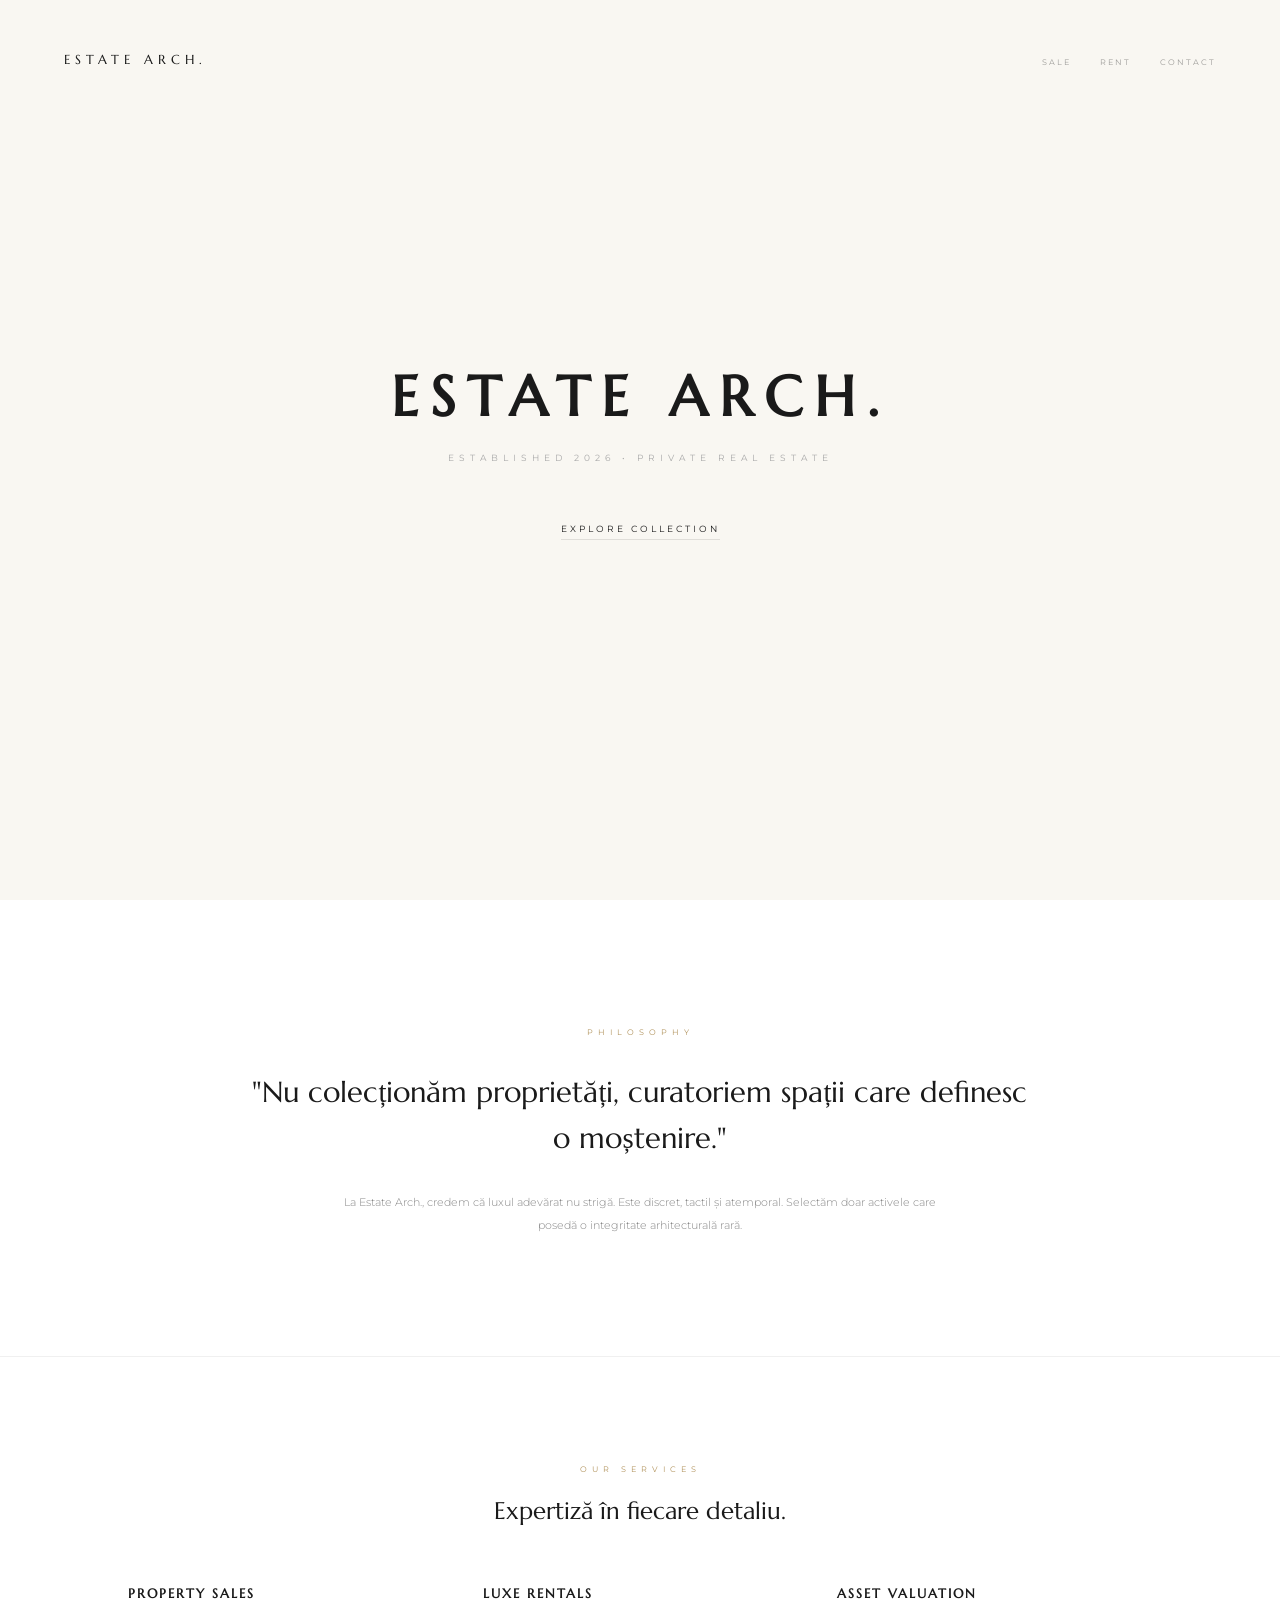
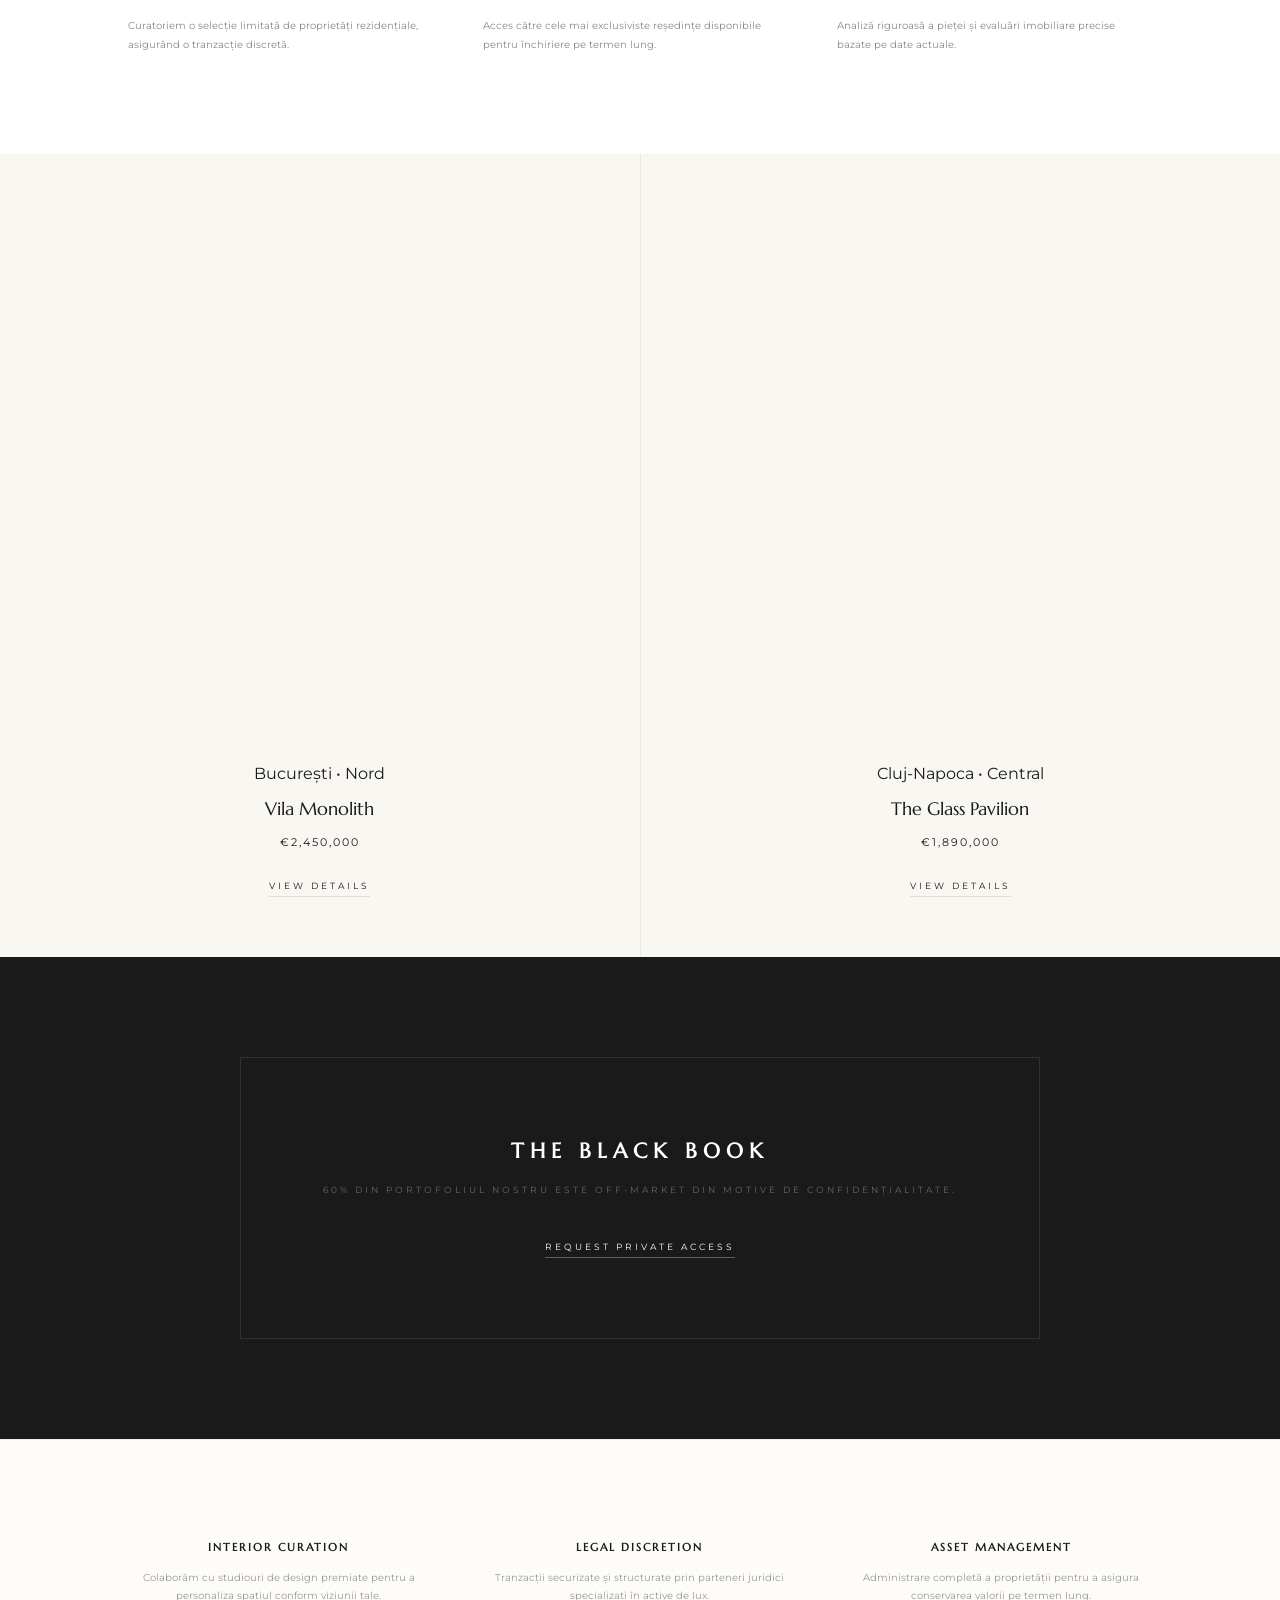
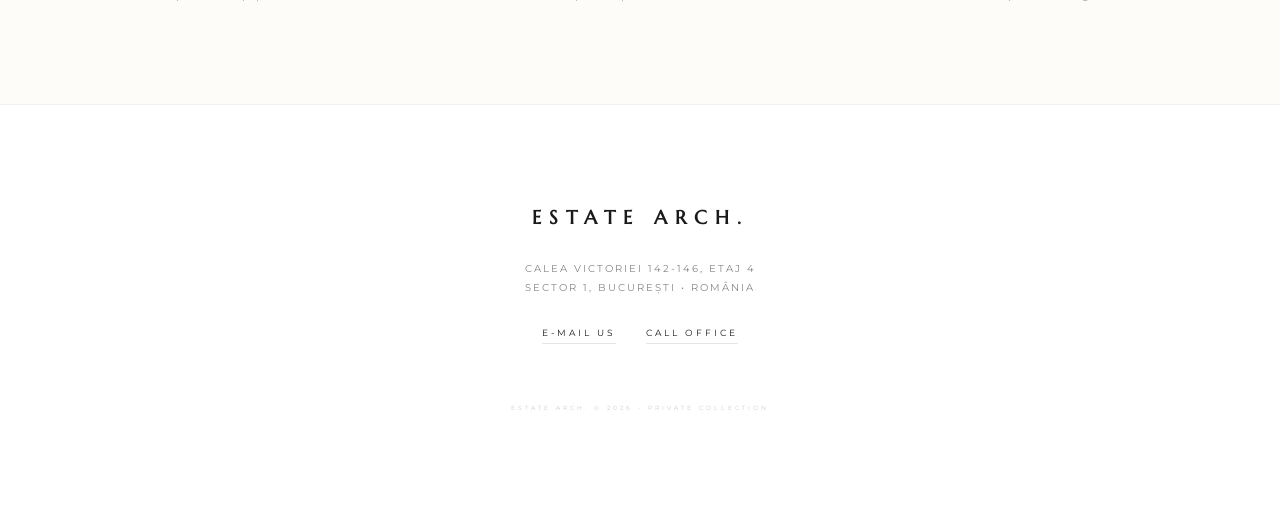
==== index.html @ 0b624aa0 "Add files via upload" ====
<!DOCTYPE html>
<html lang="ro">
<head>
  <meta charset="UTF-8">
  <meta name="viewport" content="width=device-width, initial-scale=1.0">
  <title>ESTATE ARCH. | Established 2026</title>
  <link href="https://fonts.googleapis.com/css2?family=Marcellus&family=Montserrat:wght@200;300;400&display=swap" rel="stylesheet">
  <link rel="stylesheet" href="style.css">
</head>
<body>

  <nav class="navbar">
    <a href="index.html" class="nav-logo">ESTATE ARCH.</a>
    <div class="nav-links">
      <a href="sale.html">Sale</a>
      <a href="rent.html">Rent</a>
      <a href="#contact">Contact</a>
    </div>
  </nav>

  <header class="hero">
    <h1 class="hero-brand">ESTATE ARCH.</h1>
    <p class="hero-slogan">Established 2026 • Private Real Estate</p>
    <a href="sale.html" class="btn-minimal" style="margin-top: 60px;">Explore Collection</a>
  </header>

  <section class="philosophy-section">
    <span class="section-subtitle">Philosophy</span>
    <h2 class="philosophy-title">
        "Nu colecționăm proprietăți, curatoriem spații care definesc o moștenire."
    </h2>
    <p class="philosophy-text">
        La Estate Arch., credem că luxul adevărat nu strigă. Este discret, tactil și atemporal. Selectăm doar activele care posedă o integritate arhitecturală rară.
    </p>
  </section>

  <section class="services-section">
    <div class="services-header">
      <span class="section-subtitle">Our Services</span>
      <h2 class="services-main-title">Expertiză în fiecare detaliu.</h2>
    </div>
    <div class="services-grid">
      <div class="service-item">
        <h3>Property Sales</h3>
        <p>Curatoriem o selecție limitată de proprietăți rezidențiale, asigurând o tranzacție discretă.</p>
      </div>
      <div class="service-item">
        <h3>Luxe Rentals</h3>
        <p>Acces către cele mai exclusiviste reședințe disponibile pentru închiriere pe termen lung.</p>
      </div>
      <div class="service-item">
        <h3>Asset Valuation</h3>
        <p>Analiză riguroasă a pieței și evaluări imobiliare precise bazate pe date actuale.</p>
      </div>
    </div>
  </section>

  <section class="property-grid">
    <article class="property-item">
      <div class="prop-image-container">
        <div class="prop-image" style="background-image: url('https://images.pexels.com/photos/106399/pexels-photo-106399.jpeg?auto=compress&cs=tinysrgb&w=1200');"></div>
      </div>
      <div class="prop-content">
        <span class="prop-city">București • Nord</span>
        <h2 class="prop-name">Vila Monolith</h2>
        <span class="prop-price">€2,450,000</span>
        <a href="sale.html" class="btn-minimal">View Details</a>
      </div>
    </article>
    <article class="property-item">
      <div class="prop-image-container">
        <div class="prop-image" style="background-image: url('https://images.pexels.com/photos/323780/pexels-photo-323780.jpeg?auto=compress&cs=tinysrgb&w=1200');"></div>
      </div>
      <div class="prop-content">
        <span class="prop-city">Cluj-Napoca • Central</span>
        <h2 class="prop-name">The Glass Pavilion</h2>
        <span class="prop-price">€1,890,000</span>
        <a href="sale.html" class="btn-minimal">View Details</a>
      </div>
    </article>
  </section>

  <section class="black-book">
    <div class="black-book-inner">
        <h2>The Black Book</h2>
        <p>60% din portofoliul nostru este Off-Market din motive de confidențialitate.</p>
        <a href="mailto:office@estatearch.com" class="btn-minimal black-book-btn">Request Private Access</a>
    </div>
  </section>

  <section class="concierge-section">
    <div class="concierge-grid">
        <div class="concierge-item">
            <h4>Interior Curation</h4>
            <p>Colaborăm cu studiouri de design premiate pentru a personaliza spațiul conform viziunii tale.</p>
        </div>
        <div class="concierge-item">
            <h4>Legal Discretion</h4>
            <p>Tranzacții securizate și structurate prin parteneri juridici specializați în active de lux.</p>
        </div>
        <div class="concierge-item">
            <h4>Asset Management</h4>
            <p>Administrare completă a proprietății pentru a asigura conservarea valorii pe termen lung.</p>
        </div>
    </div>
  </section>

  <footer id="contact" class="footer-contact">
     <h2 class="footer-logo">Estate Arch.</h2>
     <div class="contact-address">
        Calea Victoriei 142-146, Etaj 4<br>
        Sector 1, București • România
     </div>
     <div class="contact-actions">
        <a href="mailto:office@estatearch.com" class="btn-minimal">E-mail Us</a>
        <a href="tel:+40722000000" class="btn-minimal">Call Office</a>
     </div>
     <p class="copyright">Estate Arch. &copy; 2026 • Private Collection</p>
  </footer>

</body>
</html>
---- style.css ----
:root {
  --bg-light: #f9f7f2;          
  --text-dark: #1a1a1a; 
  --gold-accent: #b2945e;   
  --line-color: rgba(0, 0, 0, 0.06);
}

/* RESET GENERAL */
* { margin: 0; padding: 0; box-sizing: border-box; text-decoration: none !important; }
html, body { width: 100%; overflow-x: hidden; background-color: var(--bg-light); font-family: 'Montserrat', sans-serif; color: var(--text-dark); -webkit-font-smoothing: antialiased; }

/* NAVBAR */
.navbar { position: absolute; top: 0; width: 100%; padding: 50px 5%; display: flex; justify-content: space-between; align-items: center; z-index: 100; }
.nav-logo { font-family: 'Marcellus', serif; font-size: 0.8rem; letter-spacing: 5px; color: var(--text-dark); text-transform: uppercase; }
.nav-links a { font-size: 0.5rem; text-transform: uppercase; letter-spacing: 2px; color: var(--text-dark); margin-left: 25px; opacity: 0.4; transition: 0.8s ease; }
.nav-links a:hover { opacity: 1; color: var(--gold-accent); }

/* HERO */
.hero { height: 100vh; display: flex; flex-direction: column; justify-content: center; align-items: center; text-align: center; padding: 0 10%; }
.hero-brand { font-family: 'Marcellus', serif; font-size: clamp(1.8rem, 8vw, 3.5rem); letter-spacing: 12px; text-transform: uppercase; margin-bottom: 20px; }
.hero-slogan { font-size: 0.55rem; letter-spacing: 5px; text-transform: uppercase; color: #aaa; }

/* PHILOSOPHY */
.philosophy-section { padding: 120px 10%; background: #fff; text-align: center; border-bottom: 1px solid var(--line-color); }
.philosophy-title { font-family: 'Marcellus', serif; font-size: clamp(1.1rem, 4vw, 1.8rem); margin: 30px auto; max-width: 800px; font-weight: 400; line-height: 1.6; }
.philosophy-text { font-size: 0.7rem; color: #888; max-width: 600px; margin: 0 auto; line-height: 2; font-weight: 300; }

/* SERVICES */
.services-section { padding: 100px 10%; background: #fff; }
.services-header { text-align: center; margin-bottom: 60px; }
.services-main-title { font-family: 'Marcellus', serif; font-size: 1.5rem; margin-top: 20px; font-weight: 400; }
.services-grid { display: grid; grid-template-columns: repeat(3, 1fr); gap: 40px; }
.service-item h3 { font-family: 'Marcellus'; font-size: 0.8rem; letter-spacing: 2px; margin-bottom: 15px; text-transform: uppercase; }
.service-item p { font-size: 0.65rem; color: #888; line-height: 1.8; }

/* PROPERTIES GRID */
.property-grid { display: grid; grid-template-columns: 1fr 1fr; background-color: var(--line-color); gap: 1px; }
.property-item { background: var(--bg-light); overflow: hidden; }
.prop-image-container { width: 100%; height: 550px; overflow: hidden; }
.prop-image { width: 100%; height: 100%; background-size: cover; background-position: center; transition: 2.5s cubic-bezier(0.15, 0, 0.15, 1); }
.property-item:hover .prop-image { transform: scale(1.05); }
.prop-content { padding: 60px 10%; text-align: center; }
.prop-name { font-family: 'Marcellus'; font-size: 1.1rem; margin: 15px 0; font-weight: 400; }
.prop-price { font-size: 0.7rem; letter-spacing: 2px; color: var(--text-dark); margin-bottom: 25px; display: block; }

/* BLACK BOOK */
.black-book { padding: 100px 10%; background: #1a1a1a; color: #fff; text-align: center; display: flex; justify-content: center; }
.black-book-inner { border: 1px solid rgba(255,255,255,0.1); padding: 80px 20px; width: 100%; max-width: 800px; }
.black-book h2 { font-family: 'Marcellus'; font-size: 1.3rem; letter-spacing: 6px; text-transform: uppercase; margin-bottom: 20px; }
.black-book p { font-size: 0.55rem; letter-spacing: 3px; color: #666; text-transform: uppercase; margin-bottom: 40px; }
.black-book-btn { color: #fff !important; border-bottom-color: rgba(255,255,255,0.3) !important; }

/* CONCIERGE */
.concierge-section { padding: 100px 10%; background: #fdfcf9; border-top: 1px solid var(--line-color); }
.concierge-grid { display: grid; grid-template-columns: repeat(3, 1fr); gap: 60px; text-align: center; }
.concierge-item h4 { font-family: 'Marcellus'; font-size: 0.7rem; letter-spacing: 2px; text-transform: uppercase; margin-bottom: 15px; }
.concierge-item p { font-size: 0.6rem; color: #999; line-height: 1.8; }

/* FOOTER */
.footer-contact { padding: 100px 10%; text-align: center; background: #fff; border-top: 1px solid var(--line-color); }
.footer-logo { font-family: 'Marcellus'; font-size: 1.2rem; letter-spacing: 8px; text-transform: uppercase; }
.contact-address { font-size: 0.6rem; letter-spacing: 2px; color: #888; text-transform: uppercase; line-height: 2; margin: 30px 0; }
.contact-actions { display: flex; justify-content: center; gap: 30px; }
.copyright { margin-top: 60px; font-size: 0.4rem; letter-spacing: 3px; color: #ccc; text-transform: uppercase; }

/* HELPERS */
.btn-minimal { font-size: 0.55rem; text-transform: uppercase; letter-spacing: 3px; color: var(--text-dark); padding-bottom: 5px; border-bottom: 1px solid rgba(0,0,0,0.1); display: inline-block; transition: 1.2s cubic-bezier(0.15, 0, 0.15, 1); cursor: pointer; }
.btn-minimal:hover { letter-spacing: 5px; color: var(--gold-accent); border-bottom-color: var(--gold-accent); }
.section-subtitle { font-size: 0.5rem; letter-spacing: 5px; color: var(--gold-accent); text-transform: uppercase; }

/* --- RESPONSIVE FIXES (EXCLUSIV PENTRU TELEFON) --- */
@media (max-width: 850px) {
  html, body { overflow-x: hidden; position: relative; width: 100%; }

  .navbar { flex-direction: column; gap: 20px; padding: 40px 0; align-items: center; text-align: center; }
  .nav-links { margin-left: 0; width: 100%; display: flex; justify-content: center; }
  .nav-links a { margin: 0 10px; font-size: 0.45rem; }

  .hero { padding: 0 5%; align-items: center; }
  .hero-brand { letter-spacing: 6px; text-align: center; }

  .philosophy-section, .services-section, .concierge-section, .footer-contact { 
    padding: 80px 5%; 
    display: flex;
    flex-direction: column;
    align-items: center;
    text-align: center;
  }
  
  .services-grid, .property-grid, .concierge-grid { grid-template-columns: 1fr; gap: 40px; width: 100%; }
  
  .service-item, .concierge-item { display: flex; flex-direction: column; align-items: center; width: 100%; }

  .prop-image-container { height: 350px; }
  .prop-content { padding: 40px 5%; width: 100%; }

  .contact-actions { flex-direction: column; gap: 25px; align-items: center; width: 100%; }
  .btn-minimal { margin: 0 auto; }
}
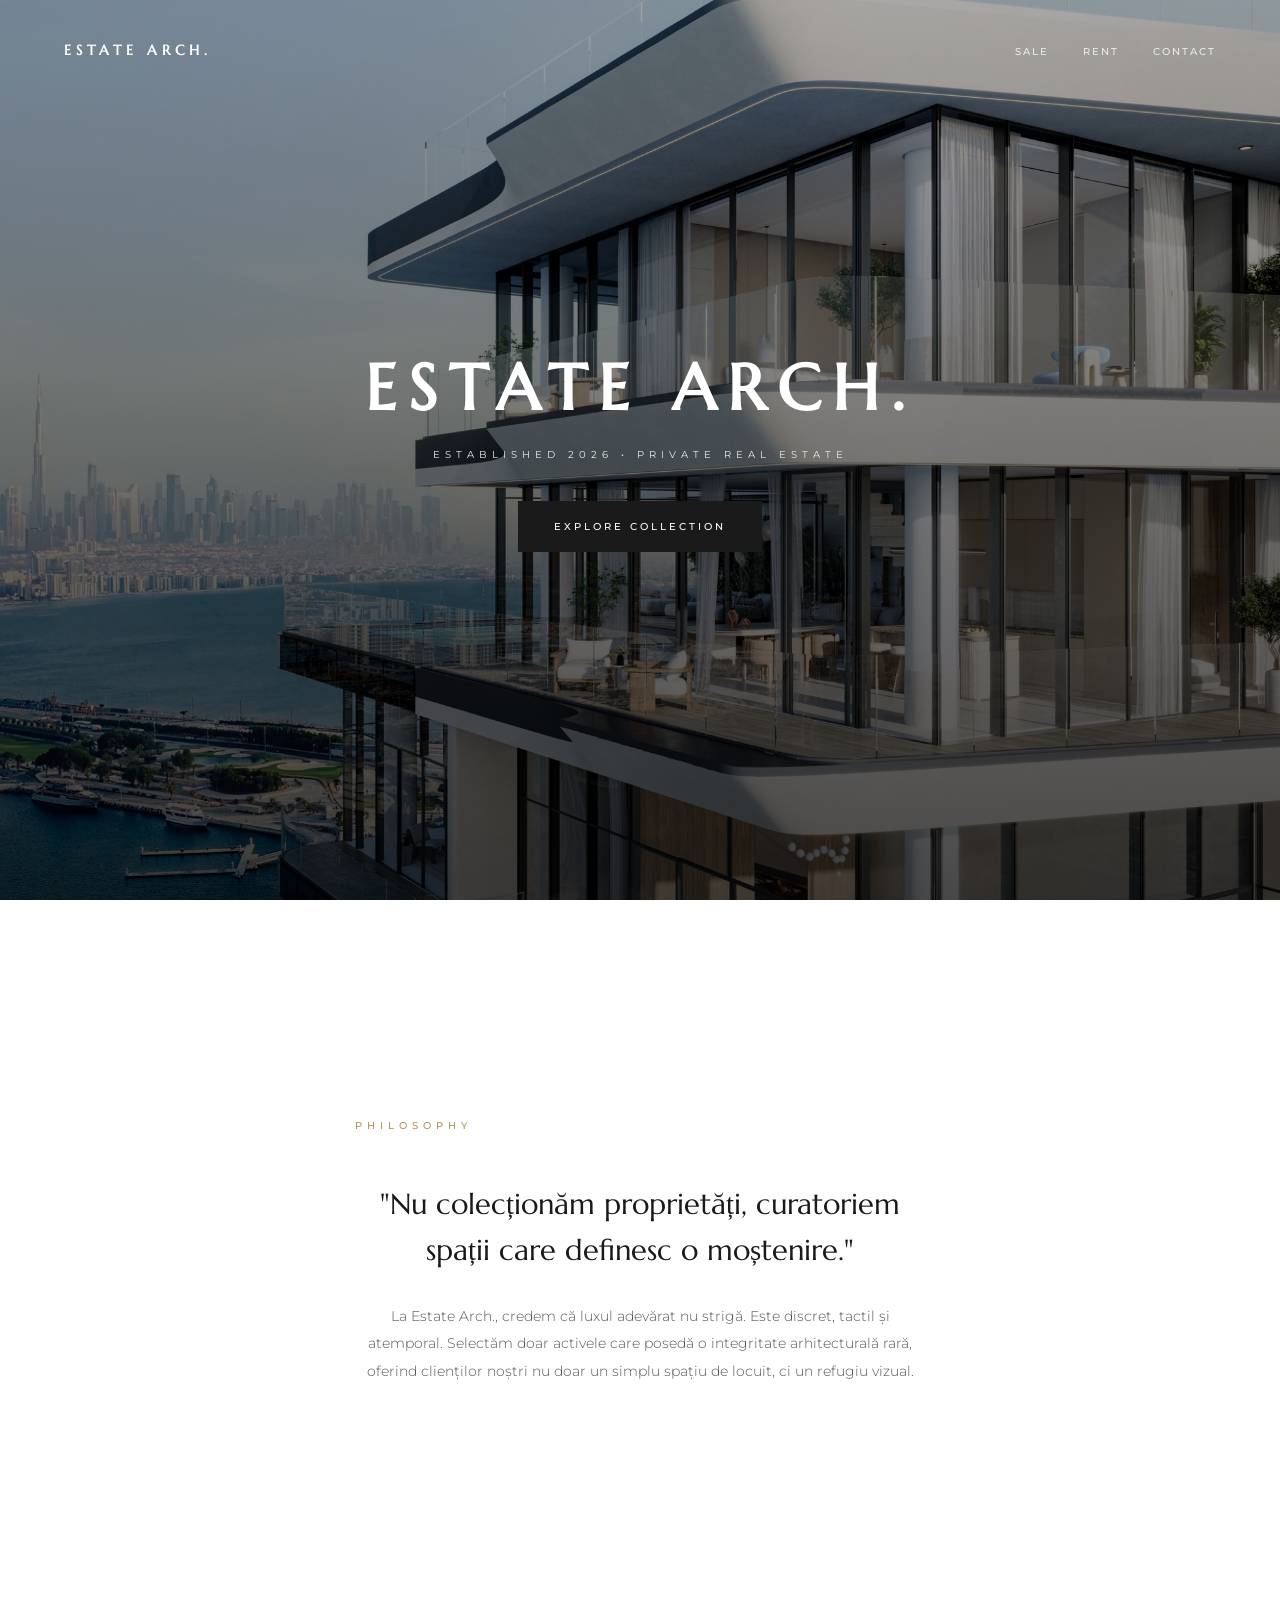
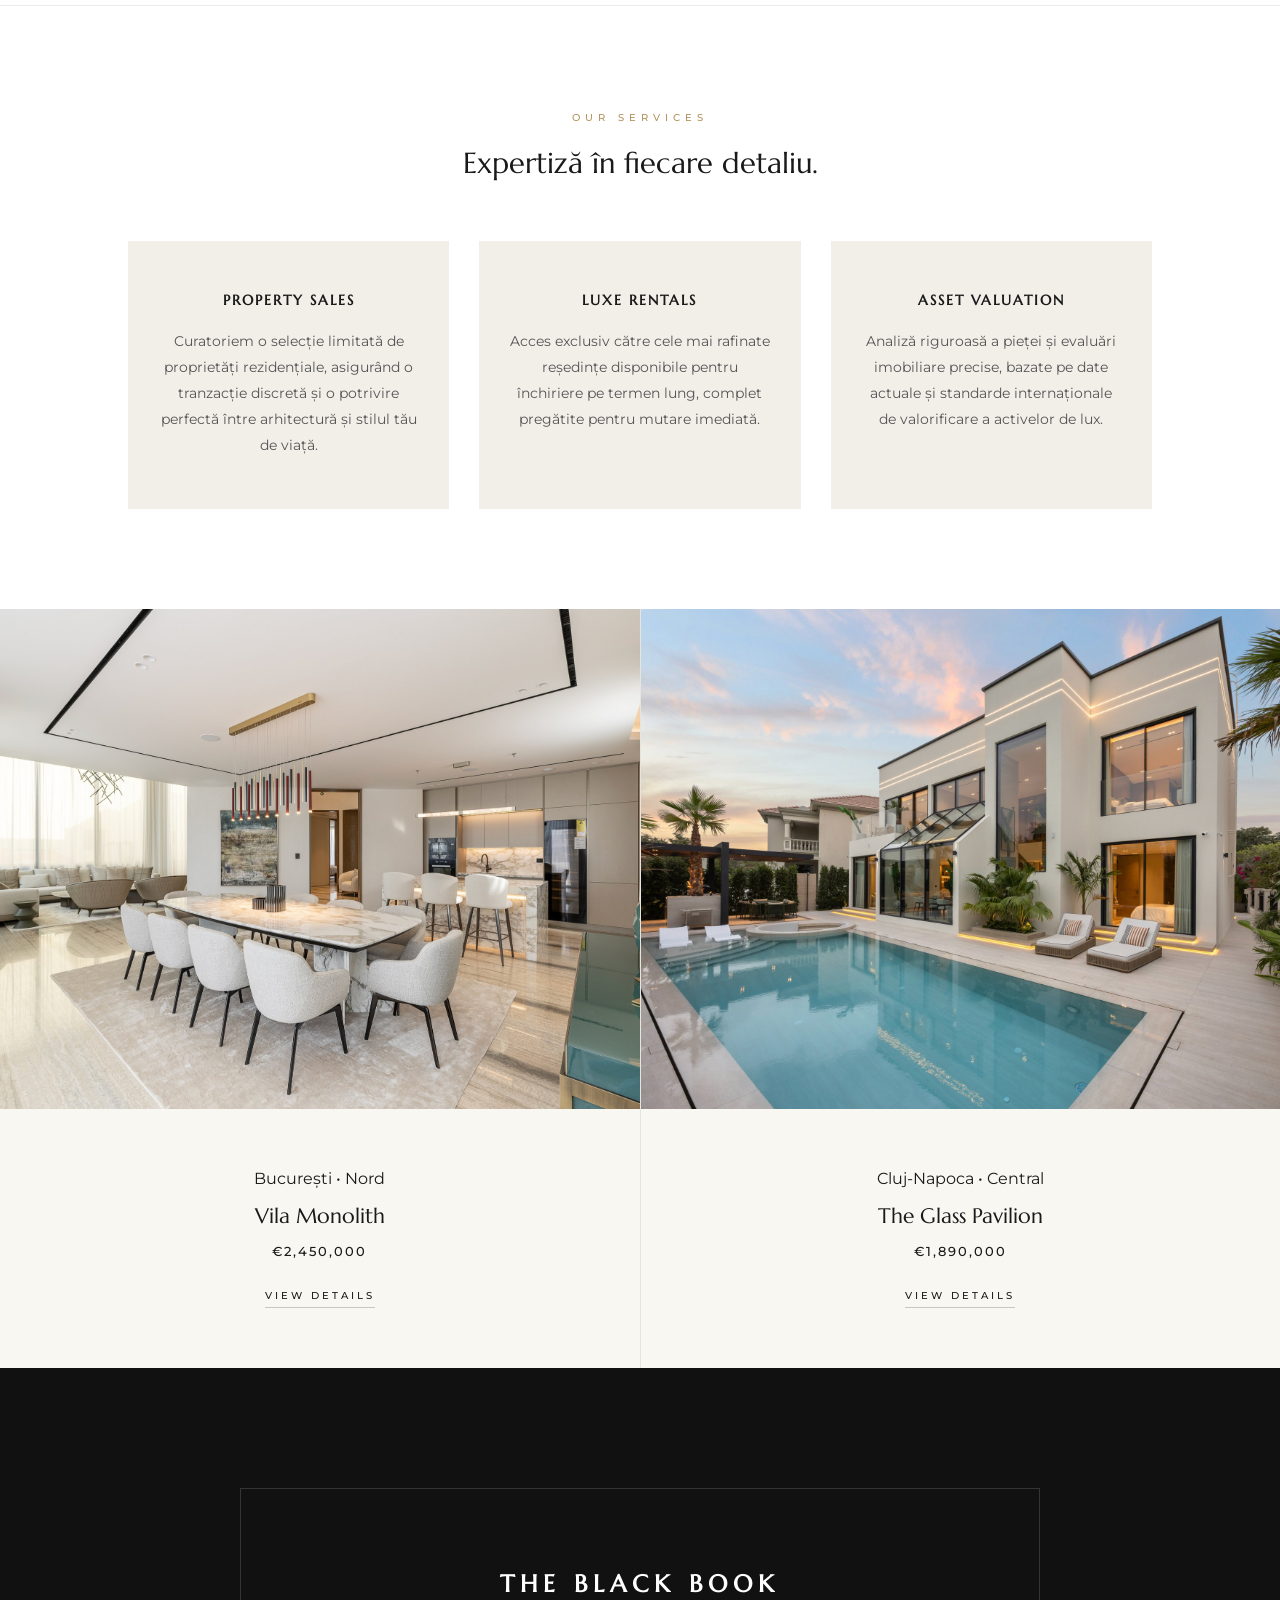
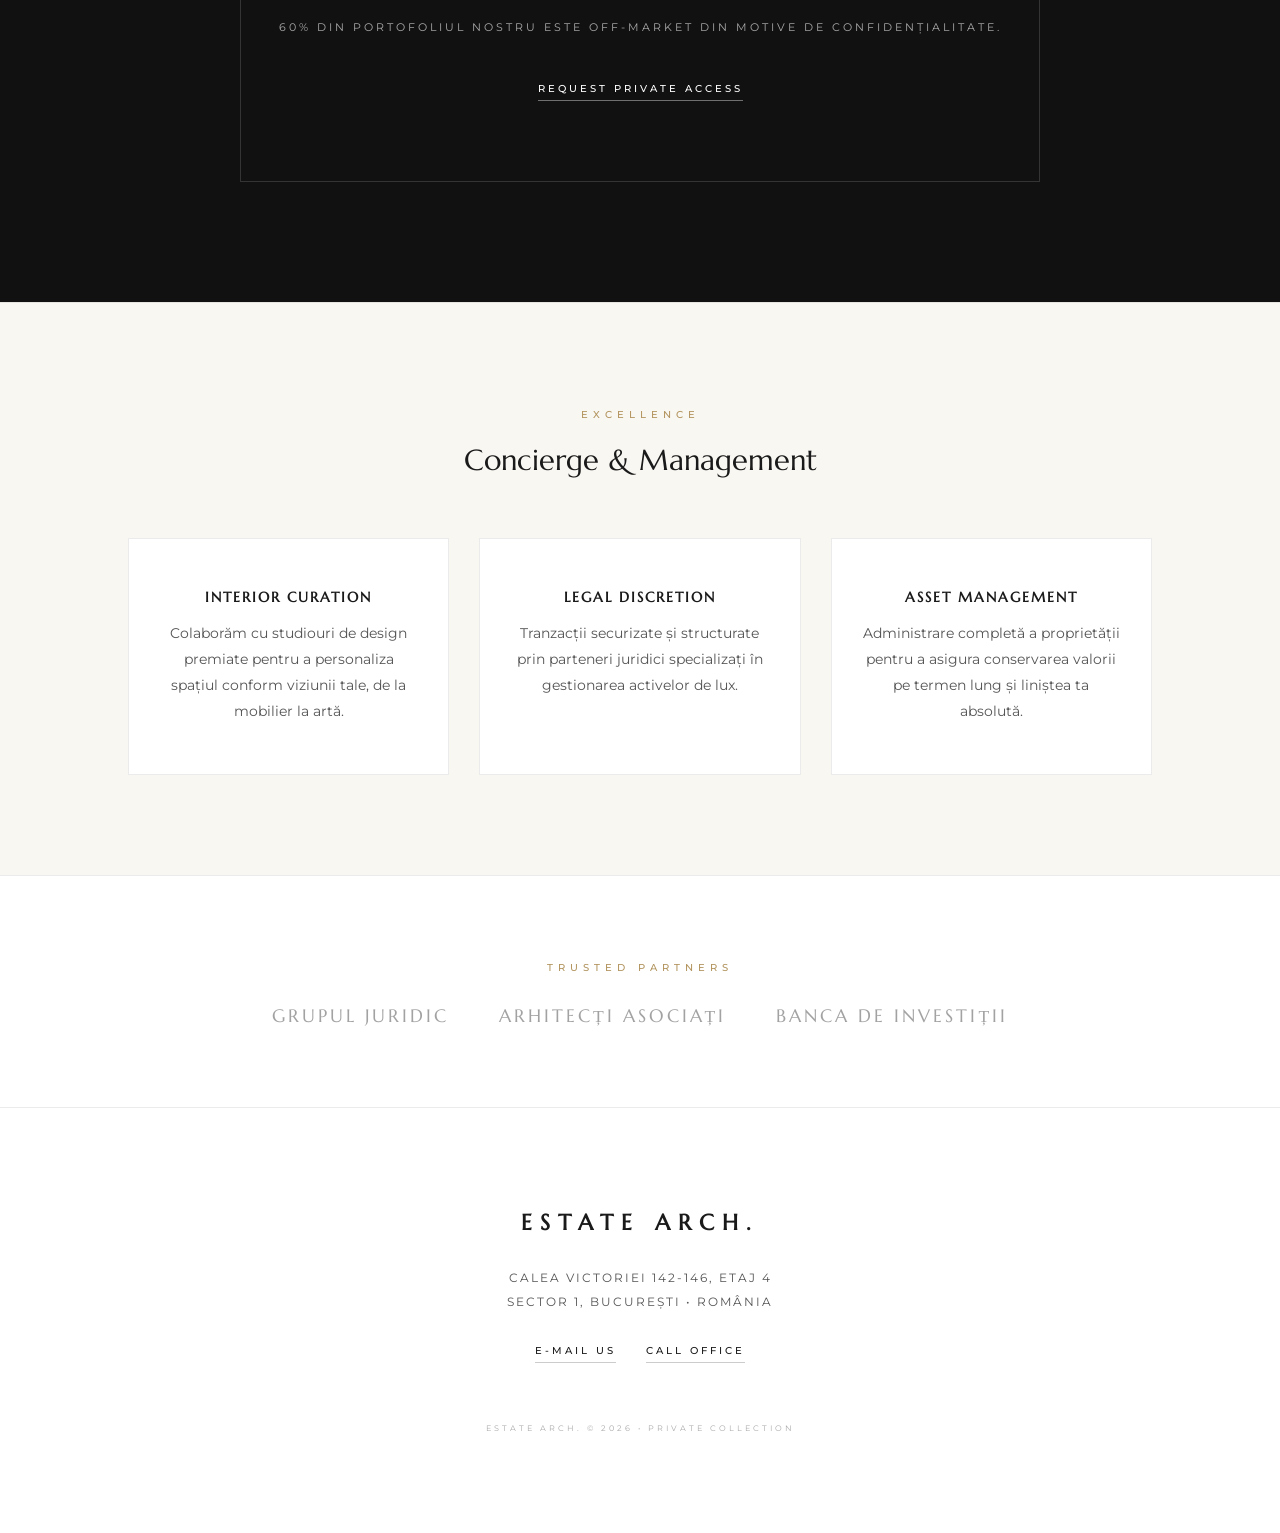
==== commit 3f05fe6e: "changes" ====
--- a/index.html
+++ b/index.html
@@ -4,12 +4,12 @@
   <meta charset="UTF-8">
   <meta name="viewport" content="width=device-width, initial-scale=1.0">
   <title>ESTATE ARCH. | Established 2026</title>
-  <link href="https://fonts.googleapis.com/css2?family=Marcellus&family=Montserrat:wght@200;300;400&display=swap" rel="stylesheet">
+  <link href="https://fonts.googleapis.com/css2?family=Marcellus&family=Montserrat:wght@200;300;400;500&display=swap" rel="stylesheet">
   <link rel="stylesheet" href="style.css">
 </head>
 <body>
 
-  <nav class="navbar">
+  <nav class="navbar hero-nav">
     <a href="index.html" class="nav-logo">ESTATE ARCH.</a>
     <div class="nav-links">
       <a href="sale.html">Sale</a>
@@ -19,19 +19,24 @@
   </nav>
 
   <header class="hero">
-    <h1 class="hero-brand">ESTATE ARCH.</h1>
-    <p class="hero-slogan">Established 2026 • Private Real Estate</p>
-    <a href="sale.html" class="btn-minimal" style="margin-top: 60px;">Explore Collection</a>
+    <div class="hero-overlay"></div>
+    <div class="hero-content">
+        <h1 class="hero-brand">ESTATE ARCH.</h1>
+        <p class="hero-slogan">Established 2026 • Private Real Estate</p>
+        <a href="sale.html" class="btn-solid" style="margin-top: 40px;">Explore Collection</a>
+    </div>
   </header>
 
-  <section class="philosophy-section">
-    <span class="section-subtitle">Philosophy</span>
-    <h2 class="philosophy-title">
-        "Nu colecționăm proprietăți, curatoriem spații care definesc o moștenire."
-    </h2>
-    <p class="philosophy-text">
-        La Estate Arch., credem că luxul adevărat nu strigă. Este discret, tactil și atemporal. Selectăm doar activele care posedă o integritate arhitecturală rară.
-    </p>
+  <section class="philosophy-section" style="display: flex; justify-content: center; align-items: center; text-align: center; padding: 120px 5%;">
+    <div class="philosophy-content" style="max-width: 800px; margin: 0 auto;">
+        <span class="section-subtitle" style="display: block; margin-bottom: 20px;">Philosophy</span>
+        <h2 class="philosophy-title" style="margin-bottom: 30px;">
+            "Nu colecționăm proprietăți, curatoriem spații care definesc o moștenire."
+        </h2>
+        <p class="philosophy-text">
+            La Estate Arch., credem că luxul adevărat nu strigă. Este discret, tactil și atemporal. Selectăm doar activele care posedă o integritate arhitecturală rară, oferind clienților noștri nu doar un simplu spațiu de locuit, ci un refugiu vizual.
+        </p>
+    </div>
   </section>
 
   <section class="services-section">
@@ -42,15 +47,15 @@
     <div class="services-grid">
       <div class="service-item">
         <h3>Property Sales</h3>
-        <p>Curatoriem o selecție limitată de proprietăți rezidențiale, asigurând o tranzacție discretă.</p>
+        <p>Curatoriem o selecție limitată de proprietăți rezidențiale, asigurând o tranzacție discretă și o potrivire perfectă între arhitectură și stilul tău de viață.</p>
       </div>
       <div class="service-item">
         <h3>Luxe Rentals</h3>
-        <p>Acces către cele mai exclusiviste reședințe disponibile pentru închiriere pe termen lung.</p>
+        <p>Acces exclusiv către cele mai rafinate reședințe disponibile pentru închiriere pe termen lung, complet pregătite pentru mutare imediată.</p>
       </div>
       <div class="service-item">
         <h3>Asset Valuation</h3>
-        <p>Analiză riguroasă a pieței și evaluări imobiliare precise bazate pe date actuale.</p>
+        <p>Analiză riguroasă a pieței și evaluări imobiliare precise, bazate pe date actuale și standarde internaționale de valorificare a activelor de lux.</p>
       </div>
     </div>
   </section>
@@ -58,7 +63,7 @@
   <section class="property-grid">
     <article class="property-item">
       <div class="prop-image-container">
-        <div class="prop-image" style="background-image: url('https://images.pexels.com/photos/106399/pexels-photo-106399.jpeg?auto=compress&cs=tinysrgb&w=1200');"></div>
+        <div class="prop-image" style="background-image: url('img/Vila Monolith/3.png');"></div>
       </div>
       <div class="prop-content">
         <span class="prop-city">București • Nord</span>
@@ -67,9 +72,10 @@
         <a href="sale.html" class="btn-minimal">View Details</a>
       </div>
     </article>
+    
     <article class="property-item">
       <div class="prop-image-container">
-        <div class="prop-image" style="background-image: url('https://images.pexels.com/photos/323780/pexels-photo-323780.jpeg?auto=compress&cs=tinysrgb&w=1200');"></div>
+        <div class="prop-image" style="background-image: url('img/Glass Pavilion/1.png');"></div>
       </div>
       <div class="prop-content">
         <span class="prop-city">Cluj-Napoca • Central</span>
@@ -89,19 +95,32 @@
   </section>
 
   <section class="concierge-section">
+    <div class="services-header">
+        <span class="section-subtitle">Excellence</span>
+        <h2 class="services-main-title">Concierge & Management</h2>
+    </div>
     <div class="concierge-grid">
         <div class="concierge-item">
             <h4>Interior Curation</h4>
-            <p>Colaborăm cu studiouri de design premiate pentru a personaliza spațiul conform viziunii tale.</p>
+            <p>Colaborăm cu studiouri de design premiate pentru a personaliza spațiul conform viziunii tale, de la mobilier la artă.</p>
         </div>
         <div class="concierge-item">
             <h4>Legal Discretion</h4>
-            <p>Tranzacții securizate și structurate prin parteneri juridici specializați în active de lux.</p>
+            <p>Tranzacții securizate și structurate prin parteneri juridici specializați în gestionarea activelor de lux.</p>
         </div>
         <div class="concierge-item">
             <h4>Asset Management</h4>
-            <p>Administrare completă a proprietății pentru a asigura conservarea valorii pe termen lung.</p>
+            <p>Administrare completă a proprietății pentru a asigura conservarea valorii pe termen lung și liniștea ta absolută.</p>
         </div>
+    </div>
+  </section>
+
+  <section class="trust-badges">
+    <span class="section-subtitle">Trusted Partners</span>
+    <div class="trust-logos">
+        <span>Grupul Juridic</span>
+        <span>Arhitecți Asociați</span>
+        <span>Banca de Investiții</span>
     </div>
   </section>
 
--- a/style.css
+++ b/style.css
@@ -1,8 +1,10 @@
 :root {
   --bg-light: #f9f7f2;          
+  --bg-card: #f2efe9; 
   --text-dark: #1a1a1a; 
+  --text-muted: #555555; 
   --gold-accent: #b2945e;   
-  --line-color: rgba(0, 0, 0, 0.06);
+  --line-color: rgba(0, 0, 0, 0.08);
 }
 
 /* RESET GENERAL */
@@ -10,90 +12,287 @@
 html, body { width: 100%; overflow-x: hidden; background-color: var(--bg-light); font-family: 'Montserrat', sans-serif; color: var(--text-dark); -webkit-font-smoothing: antialiased; }
 
 /* NAVBAR */
-.navbar { position: absolute; top: 0; width: 100%; padding: 50px 5%; display: flex; justify-content: space-between; align-items: center; z-index: 100; }
-.nav-logo { font-family: 'Marcellus', serif; font-size: 0.8rem; letter-spacing: 5px; color: var(--text-dark); text-transform: uppercase; }
-.nav-links a { font-size: 0.5rem; text-transform: uppercase; letter-spacing: 2px; color: var(--text-dark); margin-left: 25px; opacity: 0.4; transition: 0.8s ease; }
+.navbar { position: absolute; top: 0; width: 100%; padding: 40px 5%; display: flex; justify-content: space-between; align-items: center; z-index: 100; transition: background 0.3s; }
+.nav-logo { font-family: 'Marcellus', serif; font-size: 0.9rem; letter-spacing: 5px; color: var(--text-dark); text-transform: uppercase; font-weight: 600;}
+.nav-links a { font-size: 0.6rem; text-transform: uppercase; letter-spacing: 2px; color: var(--text-dark); margin-left: 30px; opacity: 0.8; transition: 0.4s ease; font-weight: 500; }
 .nav-links a:hover { opacity: 1; color: var(--gold-accent); }
 
-/* HERO */
-.hero { height: 100vh; display: flex; flex-direction: column; justify-content: center; align-items: center; text-align: center; padding: 0 10%; }
-.hero-brand { font-family: 'Marcellus', serif; font-size: clamp(1.8rem, 8vw, 3.5rem); letter-spacing: 12px; text-transform: uppercase; margin-bottom: 20px; }
-.hero-slogan { font-size: 0.55rem; letter-spacing: 5px; text-transform: uppercase; color: #aaa; }
-
-/* PHILOSOPHY */
-.philosophy-section { padding: 120px 10%; background: #fff; text-align: center; border-bottom: 1px solid var(--line-color); }
-.philosophy-title { font-family: 'Marcellus', serif; font-size: clamp(1.1rem, 4vw, 1.8rem); margin: 30px auto; max-width: 800px; font-weight: 400; line-height: 1.6; }
-.philosophy-text { font-size: 0.7rem; color: #888; max-width: 600px; margin: 0 auto; line-height: 2; font-weight: 300; }
+/* Adaptare Navbar pt Hero Întunecat */
+.hero-nav .nav-logo, .hero-nav .nav-links a { color: #fff; }
+.hero-nav .nav-links a:hover { color: var(--gold-accent); }
+
+/* HERO - Aici s-a actualizat sursa imaginii locale */
+.hero { 
+    position: relative;
+    height: 100vh; 
+    background-image: url('img/1.png');
+    background-size: cover;
+    background-position: center;
+    display: flex; 
+    flex-direction: column; 
+    justify-content: center; 
+    align-items: center; 
+    text-align: center; 
+    padding: 0 10%; 
+}
+.hero-overlay {
+    position: absolute;
+    top: 0; left: 0; width: 100%; height: 100%;
+    background: linear-gradient(to bottom, rgba(0,0,0,0.3), rgba(0,0,0,0.7));
+    z-index: 1;
+}
+.hero-content {
+    position: relative;
+    z-index: 2;
+}
+.hero-brand { font-family: 'Marcellus', serif; color: #fff; font-size: clamp(2rem, 8vw, 4rem); letter-spacing: 12px; text-transform: uppercase; margin-bottom: 20px; }
+.hero-slogan { font-size: 0.65rem; letter-spacing: 5px; text-transform: uppercase; color: #eaeaea; }
+
+/* PHILOSOPHY (Split Layout) */
+.philosophy-section { display: grid; grid-template-columns: 1fr 1fr; background: #fff; border-bottom: 1px solid var(--line-color); }
+.philosophy-image { background-size: cover; background-position: center; min-height: 600px; }
+.philosophy-content { padding: 100px 10%; display: flex; flex-direction: column; justify-content: center; align-items: flex-start; }
+.philosophy-title { font-family: 'Marcellus', serif; font-size: clamp(1.2rem, 3vw, 1.8rem); margin: 30px 0; font-weight: 400; line-height: 1.6; }
+.philosophy-text { font-size: 0.9rem; color: var(--text-muted); line-height: 1.9; font-weight: 300; }
 
 /* SERVICES */
 .services-section { padding: 100px 10%; background: #fff; }
 .services-header { text-align: center; margin-bottom: 60px; }
-.services-main-title { font-family: 'Marcellus', serif; font-size: 1.5rem; margin-top: 20px; font-weight: 400; }
-.services-grid { display: grid; grid-template-columns: repeat(3, 1fr); gap: 40px; }
-.service-item h3 { font-family: 'Marcellus'; font-size: 0.8rem; letter-spacing: 2px; margin-bottom: 15px; text-transform: uppercase; }
-.service-item p { font-size: 0.65rem; color: #888; line-height: 1.8; }
+.services-main-title { font-family: 'Marcellus', serif; font-size: 1.8rem; margin-top: 20px; font-weight: 400; }
+.services-grid { display: grid; grid-template-columns: repeat(3, 1fr); gap: 30px; }
+.service-item { background: var(--bg-card); padding: 50px 30px; text-align: center; transition: transform 0.5s ease; }
+.service-item:hover { transform: translateY(-5px); }
+.service-item h3 { font-family: 'Marcellus'; font-size: 0.9rem; letter-spacing: 2px; margin-bottom: 20px; text-transform: uppercase; }
+.service-item p { font-size: 0.9rem; color: var(--text-muted); line-height: 1.8; }
 
 /* PROPERTIES GRID */
 .property-grid { display: grid; grid-template-columns: 1fr 1fr; background-color: var(--line-color); gap: 1px; }
 .property-item { background: var(--bg-light); overflow: hidden; }
-.prop-image-container { width: 100%; height: 550px; overflow: hidden; }
+.prop-image-container { width: 100%; height: 500px; overflow: hidden; position: relative; }
 .prop-image { width: 100%; height: 100%; background-size: cover; background-position: center; transition: 2.5s cubic-bezier(0.15, 0, 0.15, 1); }
 .property-item:hover .prop-image { transform: scale(1.05); }
 .prop-content { padding: 60px 10%; text-align: center; }
-.prop-name { font-family: 'Marcellus'; font-size: 1.1rem; margin: 15px 0; font-weight: 400; }
-.prop-price { font-size: 0.7rem; letter-spacing: 2px; color: var(--text-dark); margin-bottom: 25px; display: block; }
+.prop-name { font-family: 'Marcellus'; font-size: 1.3rem; margin: 15px 0; font-weight: 400; }
+.prop-price { font-size: 0.8rem; letter-spacing: 2px; color: var(--text-dark); margin-bottom: 25px; display: block; font-weight: 500;}
 
 /* BLACK BOOK */
-.black-book { padding: 100px 10%; background: #1a1a1a; color: #fff; text-align: center; display: flex; justify-content: center; }
-.black-book-inner { border: 1px solid rgba(255,255,255,0.1); padding: 80px 20px; width: 100%; max-width: 800px; }
-.black-book h2 { font-family: 'Marcellus'; font-size: 1.3rem; letter-spacing: 6px; text-transform: uppercase; margin-bottom: 20px; }
-.black-book p { font-size: 0.55rem; letter-spacing: 3px; color: #666; text-transform: uppercase; margin-bottom: 40px; }
-.black-book-btn { color: #fff !important; border-bottom-color: rgba(255,255,255,0.3) !important; }
+.black-book { padding: 120px 10%; background: #111; color: #fff; text-align: center; display: flex; justify-content: center; }
+.black-book-inner { border: 1px solid rgba(255,255,255,0.15); padding: 80px 20px; width: 100%; max-width: 800px; }
+.black-book h2 { font-family: 'Marcellus'; font-size: 1.5rem; letter-spacing: 6px; text-transform: uppercase; margin-bottom: 20px; }
+.black-book p { font-size: 0.7rem; letter-spacing: 3px; color: #aaa; text-transform: uppercase; margin-bottom: 40px; line-height: 1.6; }
+.black-book-btn { color: #fff !important; border-bottom-color: rgba(255,255,255,0.4) !important; }
 
 /* CONCIERGE */
-.concierge-section { padding: 100px 10%; background: #fdfcf9; border-top: 1px solid var(--line-color); }
-.concierge-grid { display: grid; grid-template-columns: repeat(3, 1fr); gap: 60px; text-align: center; }
-.concierge-item h4 { font-family: 'Marcellus'; font-size: 0.7rem; letter-spacing: 2px; text-transform: uppercase; margin-bottom: 15px; }
-.concierge-item p { font-size: 0.6rem; color: #999; line-height: 1.8; }
+.concierge-section { padding: 100px 10%; background: var(--bg-light); border-top: 1px solid var(--line-color); }
+.concierge-grid { display: grid; grid-template-columns: repeat(3, 1fr); gap: 30px; text-align: center; }
+.concierge-item { background: #fff; padding: 50px 30px; border: 1px solid var(--line-color); }
+.concierge-item h4 { font-family: 'Marcellus'; font-size: 0.85rem; letter-spacing: 2px; text-transform: uppercase; margin-bottom: 15px; }
+.concierge-item p { font-size: 0.9rem; color: var(--text-muted); line-height: 1.8; }
+
+/* TRUST BADGES */
+.trust-badges { padding: 80px 10%; background: #fff; text-align: center; border-top: 1px solid var(--line-color); }
+.trust-logos { display: flex; justify-content: center; align-items: center; gap: 50px; margin-top: 30px; opacity: 0.4; }
+.trust-logos span { font-family: 'Marcellus', serif; font-size: 1.1rem; text-transform: uppercase; letter-spacing: 3px; }
 
 /* FOOTER */
 .footer-contact { padding: 100px 10%; text-align: center; background: #fff; border-top: 1px solid var(--line-color); }
-.footer-logo { font-family: 'Marcellus'; font-size: 1.2rem; letter-spacing: 8px; text-transform: uppercase; }
-.contact-address { font-size: 0.6rem; letter-spacing: 2px; color: #888; text-transform: uppercase; line-height: 2; margin: 30px 0; }
+.footer-logo { font-family: 'Marcellus'; font-size: 1.4rem; letter-spacing: 8px; text-transform: uppercase; }
+.contact-address { font-size: 0.75rem; letter-spacing: 2px; color: var(--text-muted); text-transform: uppercase; line-height: 2; margin: 30px 0; }
 .contact-actions { display: flex; justify-content: center; gap: 30px; }
-.copyright { margin-top: 60px; font-size: 0.4rem; letter-spacing: 3px; color: #ccc; text-transform: uppercase; }
-
-/* HELPERS */
-.btn-minimal { font-size: 0.55rem; text-transform: uppercase; letter-spacing: 3px; color: var(--text-dark); padding-bottom: 5px; border-bottom: 1px solid rgba(0,0,0,0.1); display: inline-block; transition: 1.2s cubic-bezier(0.15, 0, 0.15, 1); cursor: pointer; }
-.btn-minimal:hover { letter-spacing: 5px; color: var(--gold-accent); border-bottom-color: var(--gold-accent); }
-.section-subtitle { font-size: 0.5rem; letter-spacing: 5px; color: var(--gold-accent); text-transform: uppercase; }
-
-/* --- RESPONSIVE FIXES (EXCLUSIV PENTRU TELEFON) --- */
-@media (max-width: 850px) {
+.copyright { margin-top: 60px; font-size: 0.5rem; letter-spacing: 3px; color: #aaa; text-transform: uppercase; }
+
+/* HELPERS & BUTTONS */
+.btn-minimal { font-size: 0.65rem; font-weight: 500; text-transform: uppercase; letter-spacing: 3px; color: var(--text-dark); padding-bottom: 5px; border-bottom: 1px solid rgba(0,0,0,0.2); display: inline-block; transition: 0.5s ease; cursor: pointer; }
+.btn-minimal:hover { letter-spacing: 4px; color: var(--gold-accent); border-bottom-color: var(--gold-accent); }
+
+.btn-solid { background: var(--text-dark); color: #fff; font-size: 0.65rem; font-weight: 500; text-transform: uppercase; letter-spacing: 3px; padding: 18px 35px; display: inline-block; transition: background 0.4s ease; border: 1px solid var(--text-dark); }
+.btn-solid:hover { background: var(--gold-accent); border-color: var(--gold-accent); color: #fff; }
+
+.section-subtitle { font-size: 0.6rem; letter-spacing: 5px; color: var(--gold-accent); text-transform: uppercase; font-weight: 500; }
+
+/* --- RESPONSIVE FIXES (PENTRU TELEFON/TABLETĂ) --- */
+@media (max-width: 950px) {
   html, body { overflow-x: hidden; position: relative; width: 100%; }
 
-  .navbar { flex-direction: column; gap: 20px; padding: 40px 0; align-items: center; text-align: center; }
-  .nav-links { margin-left: 0; width: 100%; display: flex; justify-content: center; }
-  .nav-links a { margin: 0 10px; font-size: 0.45rem; }
-
-  .hero { padding: 0 5%; align-items: center; }
-  .hero-brand { letter-spacing: 6px; text-align: center; }
-
-  .philosophy-section, .services-section, .concierge-section, .footer-contact { 
-    padding: 80px 5%; 
+  .navbar { padding: 30px 5%; flex-direction: column; gap: 15px; background: rgba(255,255,255,0.95) !important; }
+  .nav-logo, .hero-nav .nav-logo { color: var(--text-dark); }
+  .nav-links a, .hero-nav .nav-links a { color: var(--text-dark); margin: 0 10px; font-size: 0.55rem; }
+
+  .hero-brand { font-size: 2.5rem; letter-spacing: 6px; }
+  
+  .philosophy-section { grid-template-columns: 1fr; }
+  .philosophy-image { min-height: 400px; }
+  .philosophy-content { padding: 60px 5%; text-align: center; align-items: center; }
+
+  .services-section, .concierge-section, .trust-badges, .footer-contact, .black-book { padding: 80px 5%; }
+  
+  .services-grid, .property-grid, .concierge-grid { grid-template-columns: 1fr; gap: 30px; }
+  
+  .prop-image-container { height: 400px; }
+  .prop-content { padding: 40px 5%; }
+
+  .trust-logos { flex-direction: column; gap: 30px; }
+  .contact-actions { flex-direction: column; gap: 20px; align-items: center; }
+}
+
+
+/* ========================================================
+   MODAL & SLIDESHOW STYLES (NOU ADĂUGATE)
+======================================================== */
+.modal-trigger { cursor: pointer; }
+
+/* Textul care apare peste poză la Hover */
+.gallery-overlay {
+    position: absolute;
+    top: 50%; left: 50%;
+    transform: translate(-50%, -50%);
+    color: #fff;
+    font-size: 0.75rem;
+    font-weight: 500;
+    letter-spacing: 4px;
+    text-transform: uppercase;
+    background: rgba(0,0,0,0.7);
+    padding: 15px 30px;
+    border: 1px solid var(--gold-accent);
+    opacity: 0;
+    transition: opacity 0.4s ease;
+    pointer-events: none; /* Clicul trece prin el spre div-ul părinte */
+    z-index: 10;
+}
+.prop-image-container:hover .gallery-overlay { opacity: 1; }
+
+/* Fundalul Modalului (Full Screen Black Overlay) */
+.modal {
+    display: none; 
+    position: fixed; 
+    z-index: 1000; 
+    padding-top: 5vh; 
+    left: 0; top: 0; width: 100%; height: 100%; 
+    background-color: rgba(0,0,0,0.95);
+    backdrop-filter: blur(8px);
+}
+
+/* Conținutul (Poza) */
+.modal-content {
+    position: relative;
+    margin: auto;
+    width: 90%;
+    max-width: 1200px;
     display: flex;
-    flex-direction: column;
+    justify-content: center;
     align-items: center;
-    text-align: center;
-  }
-  
-  .services-grid, .property-grid, .concierge-grid { grid-template-columns: 1fr; gap: 40px; width: 100%; }
-  
-  .service-item, .concierge-item { display: flex; flex-direction: column; align-items: center; width: 100%; }
-
-  .prop-image-container { height: 350px; }
-  .prop-content { padding: 40px 5%; width: 100%; }
-
-  .contact-actions { flex-direction: column; gap: 25px; align-items: center; width: 100%; }
-  .btn-minimal { margin: 0 auto; }
+    height: 85vh;
+}
+.modal-content img {
+    max-width: 100%;
+    max-height: 100%;
+    object-fit: contain;
+    animation: fadeEffect 0.6s ease-in-out;
+}
+@keyframes fadeEffect {
+    from { opacity: 0; transform: scale(0.98); }
+    to { opacity: 1; transform: scale(1); }
+}
+
+/* Butonul X (Închidere) */
+.close-modal {
+    position: absolute;
+    top: 30px; right: 50px;
+    color: #fff;
+    font-size: 40px;
+    font-weight: 200;
+    cursor: pointer;
+    transition: color 0.3s;
+    z-index: 1001;
+}
+.close-modal:hover { color: var(--gold-accent); }
+
+/* Săgețile de Navigație (Stânga / Dreapta) */
+.prev, .next {
+    cursor: pointer;
+    position: absolute;
+    top: 50%;
+    transform: translateY(-50%);
+    width: auto;
+    padding: 20px;
+    color: white;
+    font-weight: 300;
+    font-size: 30px;
+    transition: 0.3s;
+    user-select: none;
+    background-color: rgba(0,0,0,0.3);
+}
+.prev { left: 0; border-radius: 0 4px 4px 0; }
+.next { right: 0; border-radius: 4px 0 0 4px; }
+.prev:hover, .next:hover { background-color: rgba(0,0,0,0.8); color: var(--gold-accent); }
+
+@media (max-width: 768px) {
+    .close-modal { top: 15px; right: 20px; font-size: 30px; }
+    .prev, .next { font-size: 20px; padding: 15px; }
+}
+/* ========================================================
+   POP-UP DETALII (ABOUT MODAL)
+======================================================== */
+.about-modal {
+    display: none; 
+    position: fixed; 
+    z-index: 1000; 
+    left: 0; top: 0; 
+    width: 100%; height: 100%;
+    background-color: rgba(0,0,0,0.8); 
+    backdrop-filter: blur(5px);
+}
+
+.about-modal-content {
+    background-color: #111; /* Negru elegant */
+    color: #fff;
+    margin: 8vh auto;
+    padding: 60px 50px;
+    border: 1px solid var(--gold-accent);
+    width: 90%;
+    max-width: 650px;
+    max-height: 80vh;
+    overflow-y: auto; /* Permite scroll daca e text mult */
+    position: relative;
+    text-align: left;
+}
+
+/* Stilizarea scrollbar-ului din interiorul pop-up-ului */
+.about-modal-content::-webkit-scrollbar {
+    width: 4px;
+}
+.about-modal-content::-webkit-scrollbar-thumb {
+    background: var(--gold-accent);
+}
+
+.close-about {
+    position: absolute; 
+    top: 20px; right: 30px;
+    color: #fff; 
+    font-size: 35px; 
+    font-weight: 200; 
+    cursor: pointer; 
+    transition: color 0.3s;
+}
+.close-about:hover { color: var(--gold-accent); }
+
+/* Aranjarea detaliilor (Teren, An constructie etc) sub forma de lista grid */
+.about-specs-grid {
+    display: grid;
+    grid-template-columns: 1fr;
+    gap: 15px;
+    border-top: 1px solid rgba(255,255,255,0.1);
+    border-bottom: 1px solid rgba(255,255,255,0.1);
+    padding: 20px 0;
+}
+
+.about-specs-grid p {
+    font-size: 0.85rem;
+    color: #fff;
+    letter-spacing: 1px;
+}
+.about-specs-grid p strong {
+    color: var(--gold-accent);
+    font-weight: 400;
+    margin-right: 5px;
 }
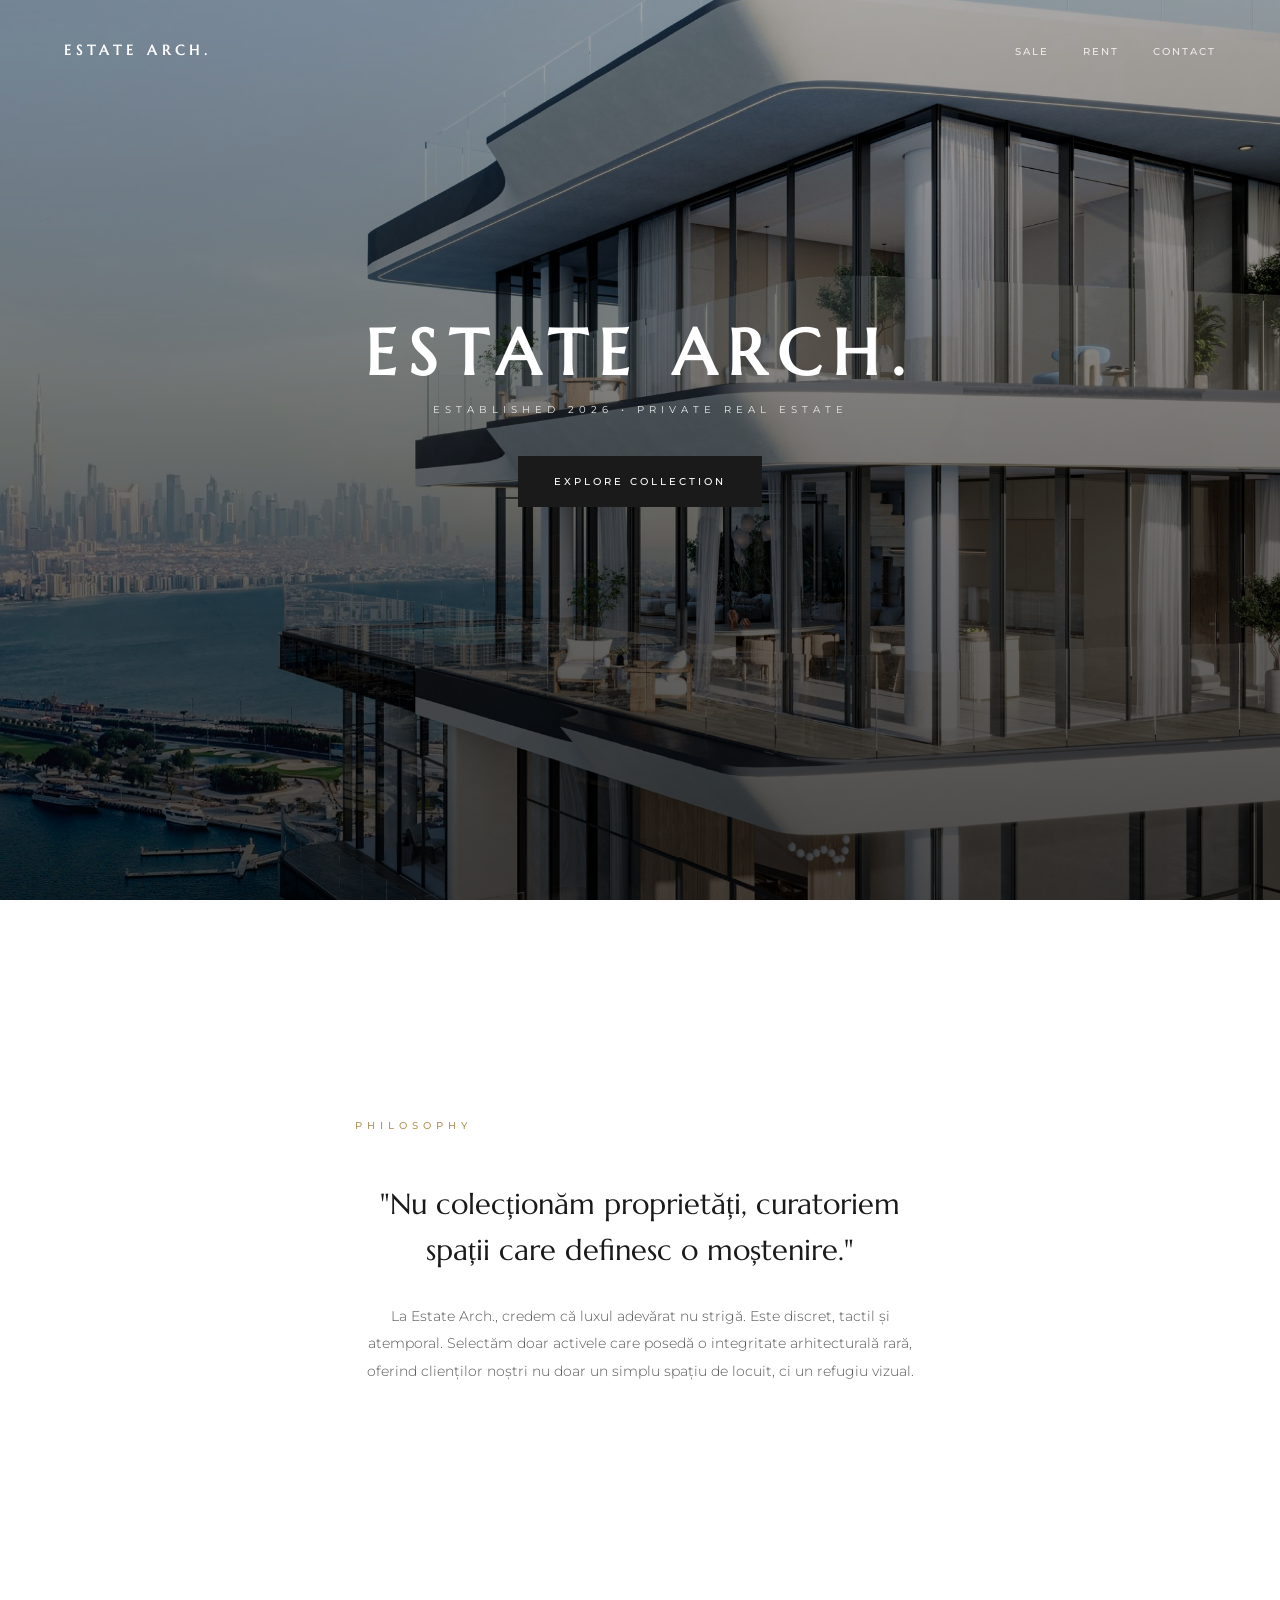
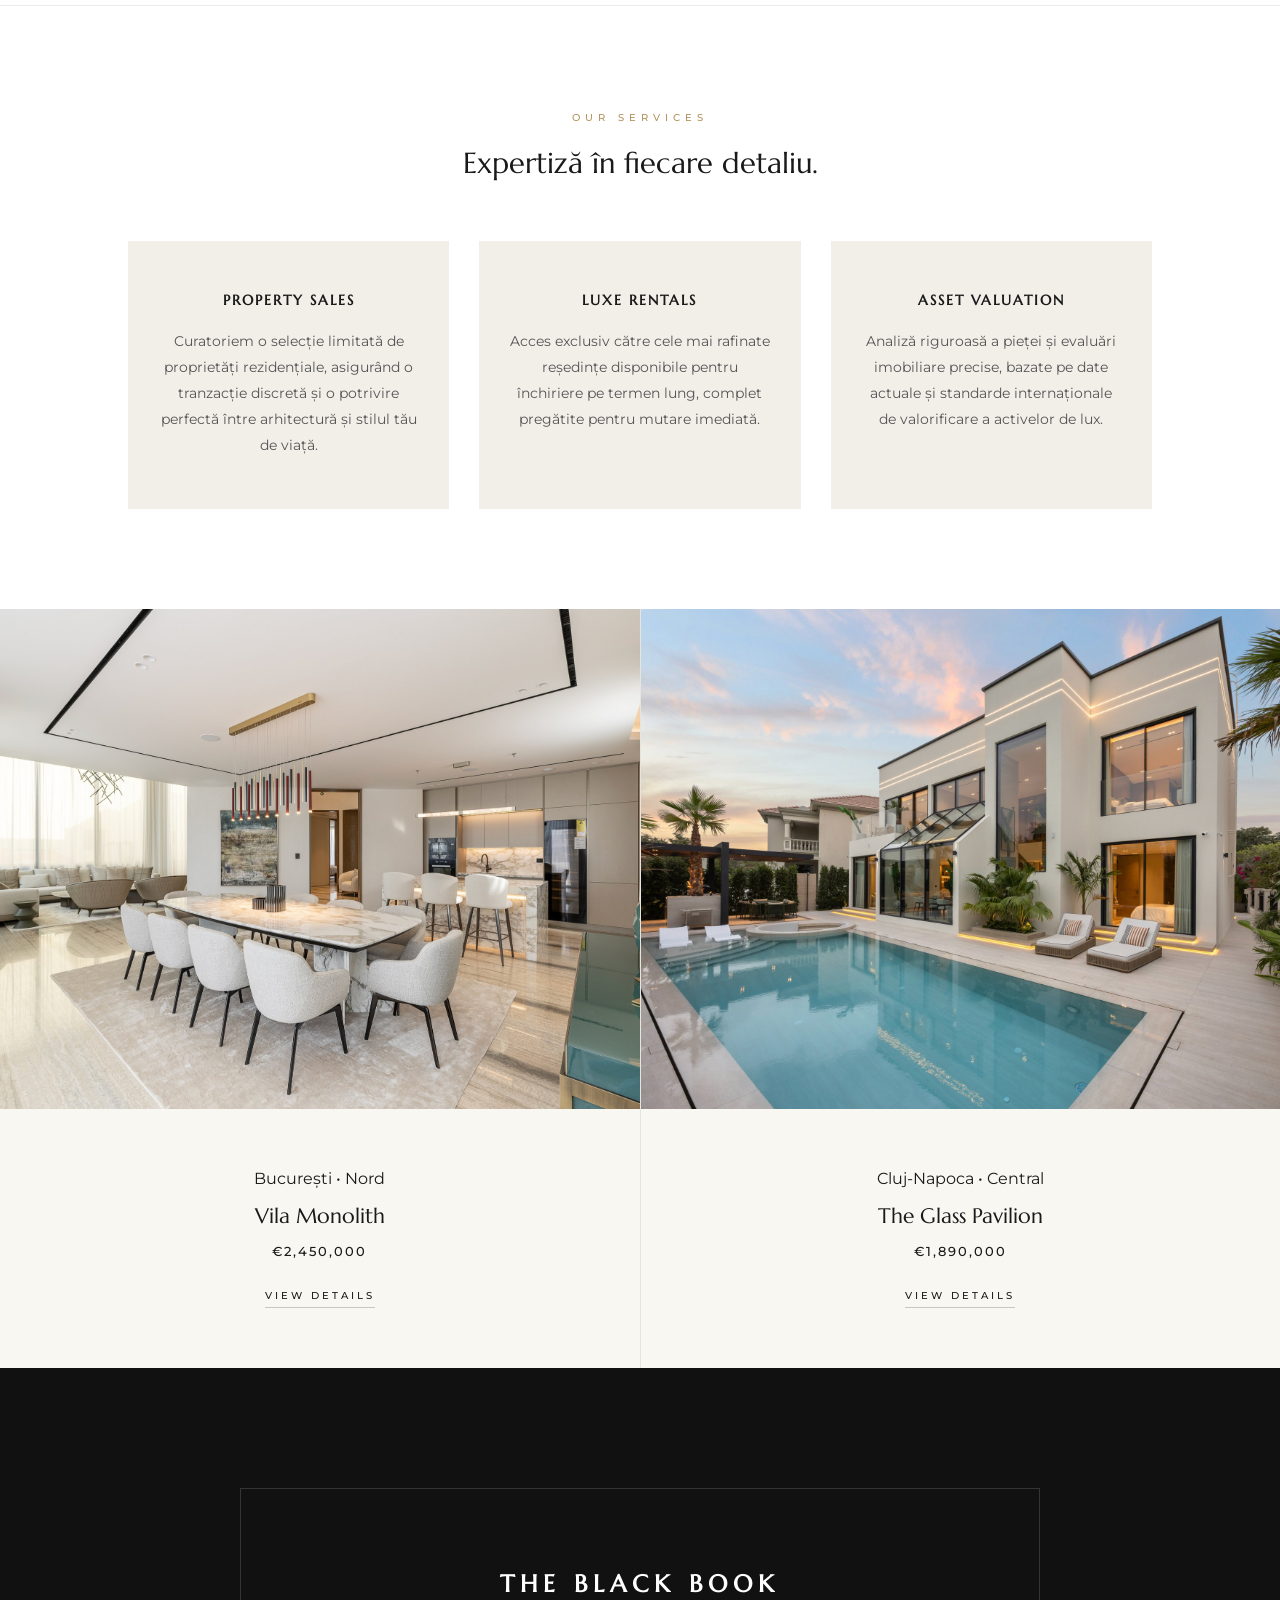
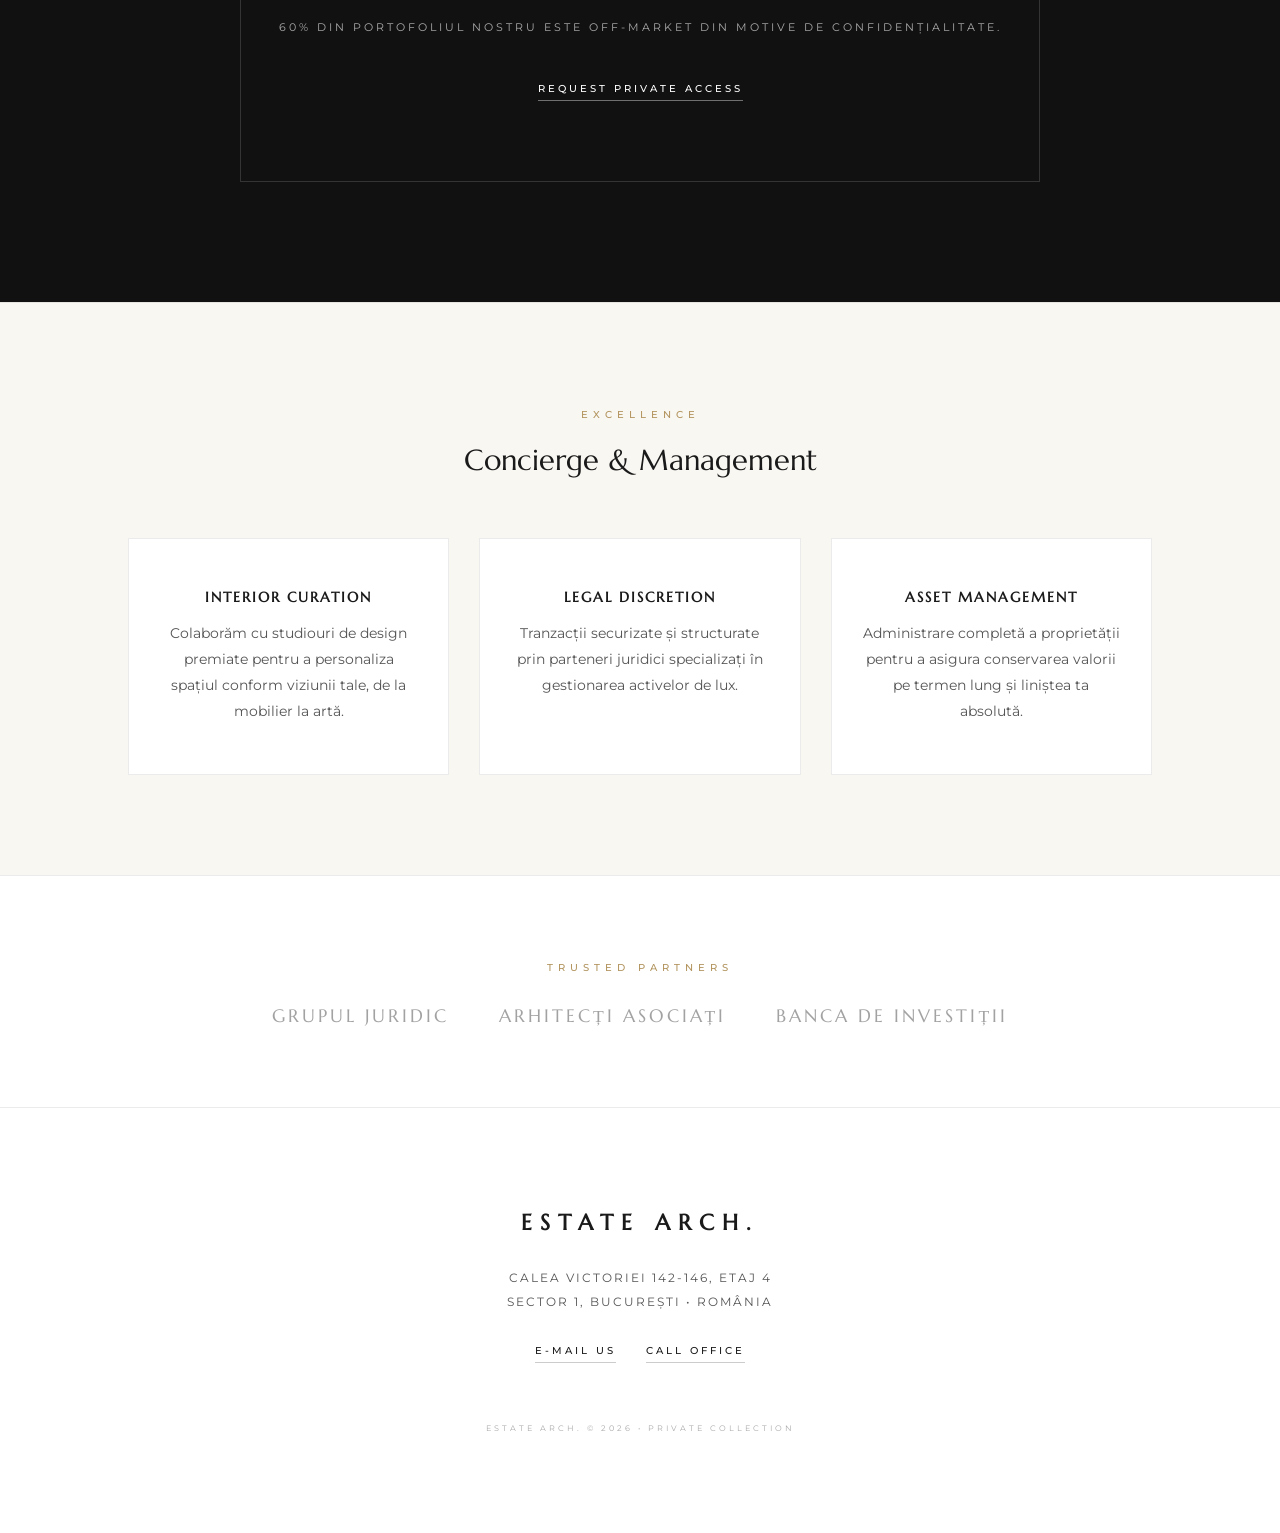
==== commit 344254bf: "index" ====
--- a/index.html
+++ b/index.html
@@ -18,12 +18,13 @@
     </div>
   </nav>
 
-  <header class="hero">
+  <header class="hero" style="display: flex; flex-direction: column; justify-content: center; align-items: center; text-align: center; height: 100vh; position: relative; padding: 0 5%; box-sizing: border-box;">
     <div class="hero-overlay"></div>
-    <div class="hero-content">
-        <h1 class="hero-brand">ESTATE ARCH.</h1>
-        <p class="hero-slogan">Established 2026 • Private Real Estate</p>
-        <a href="sale.html" class="btn-solid" style="margin-top: 40px;">Explore Collection</a>
+    
+    <div class="hero-content" style="position: relative; z-index: 2; width: 100%; transform: translateY(-40px);">
+        <h1 class="hero-brand" style="margin-bottom: 10px;">ESTATE ARCH.</h1>
+        <p class="hero-slogan" style="margin-bottom: 0;">Established 2026 • Private Real Estate</p>
+        <a href="sale.html" class="btn-solid" style="margin-top: 40px; display: inline-block;">Explore Collection</a>
     </div>
   </header>
 
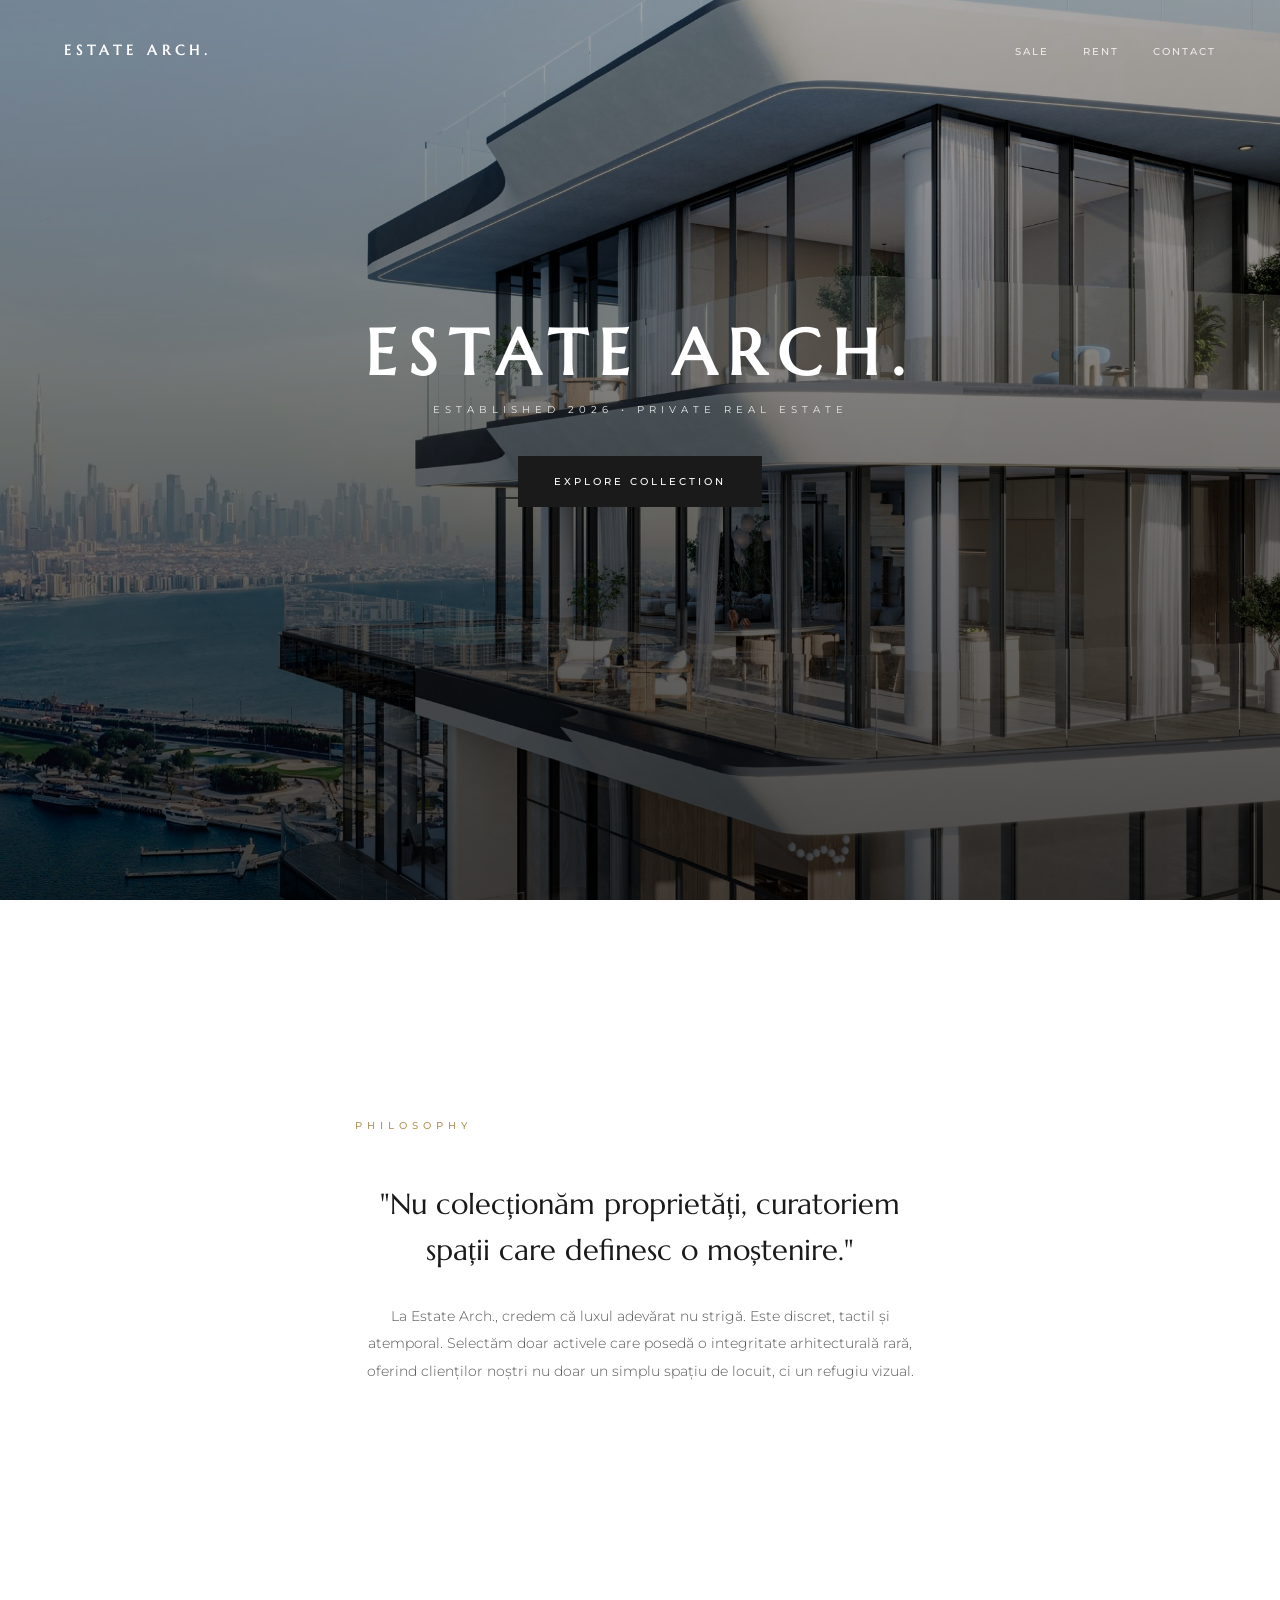
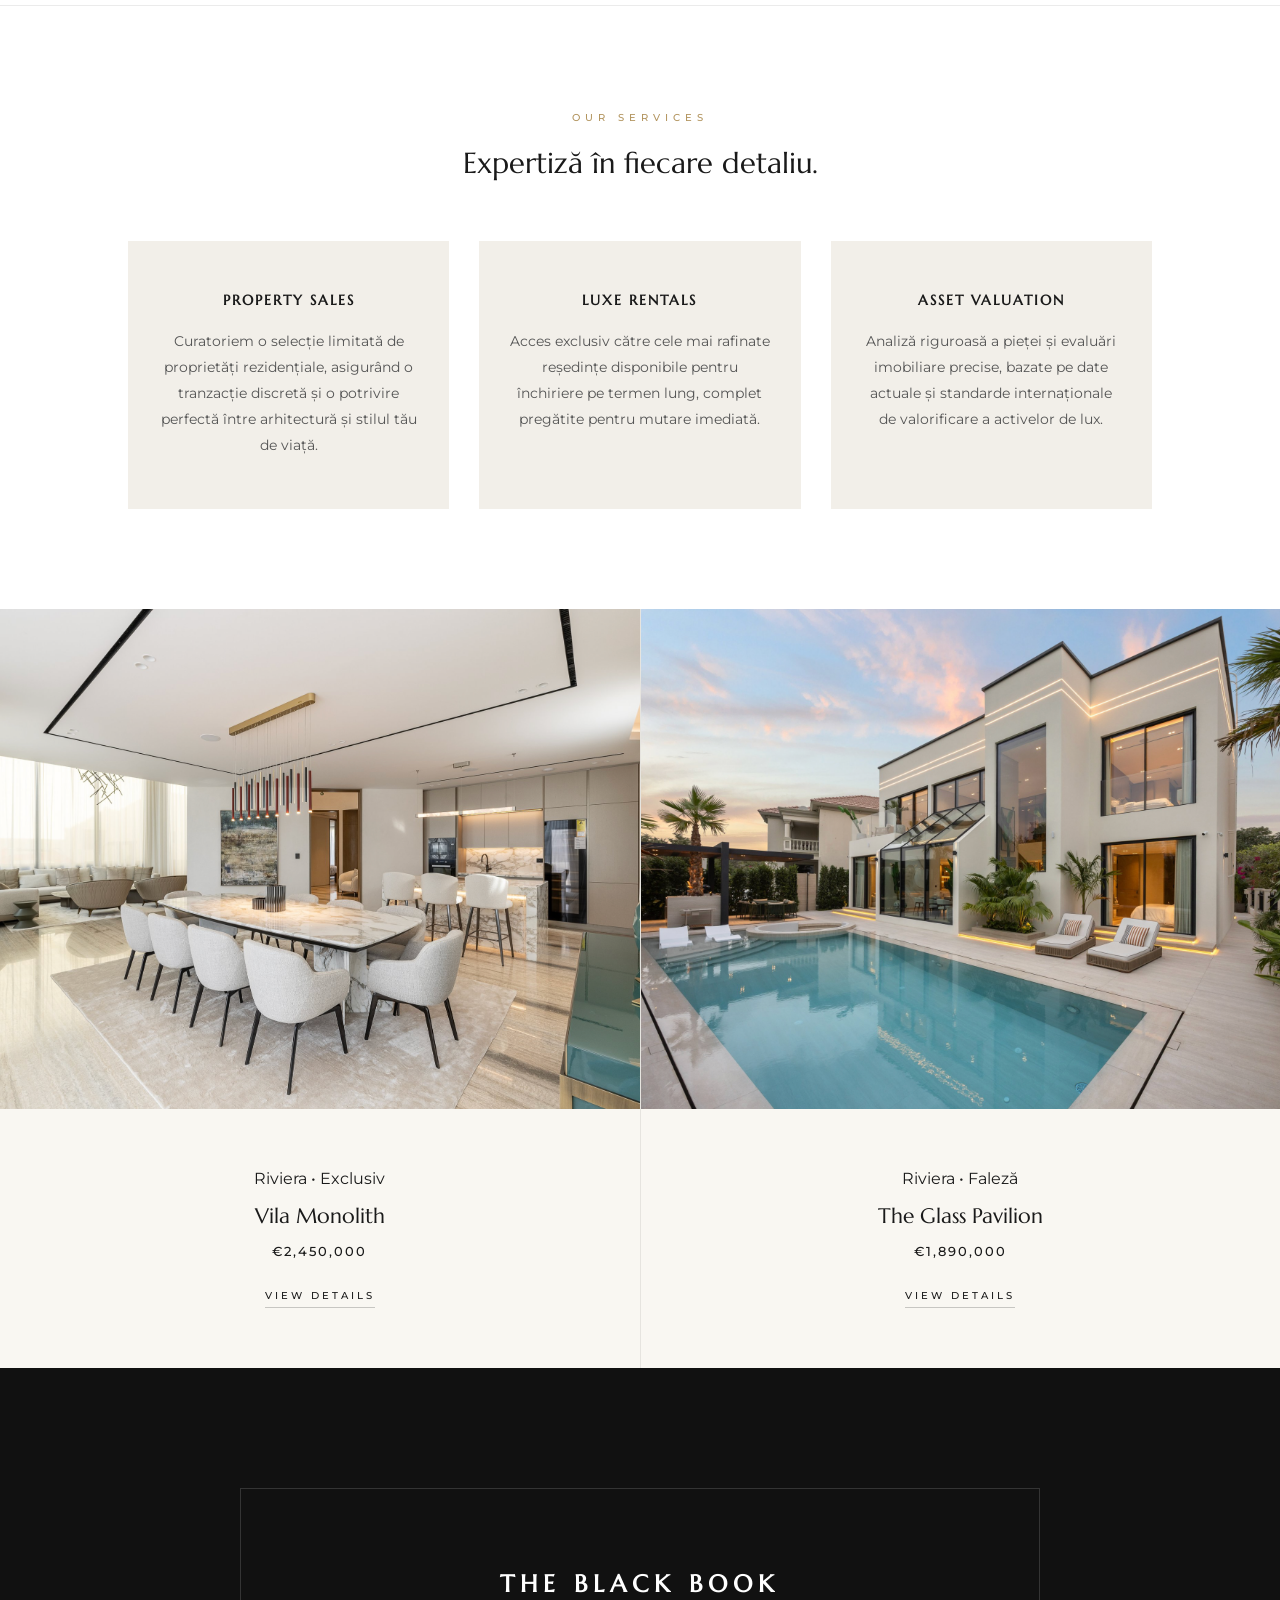
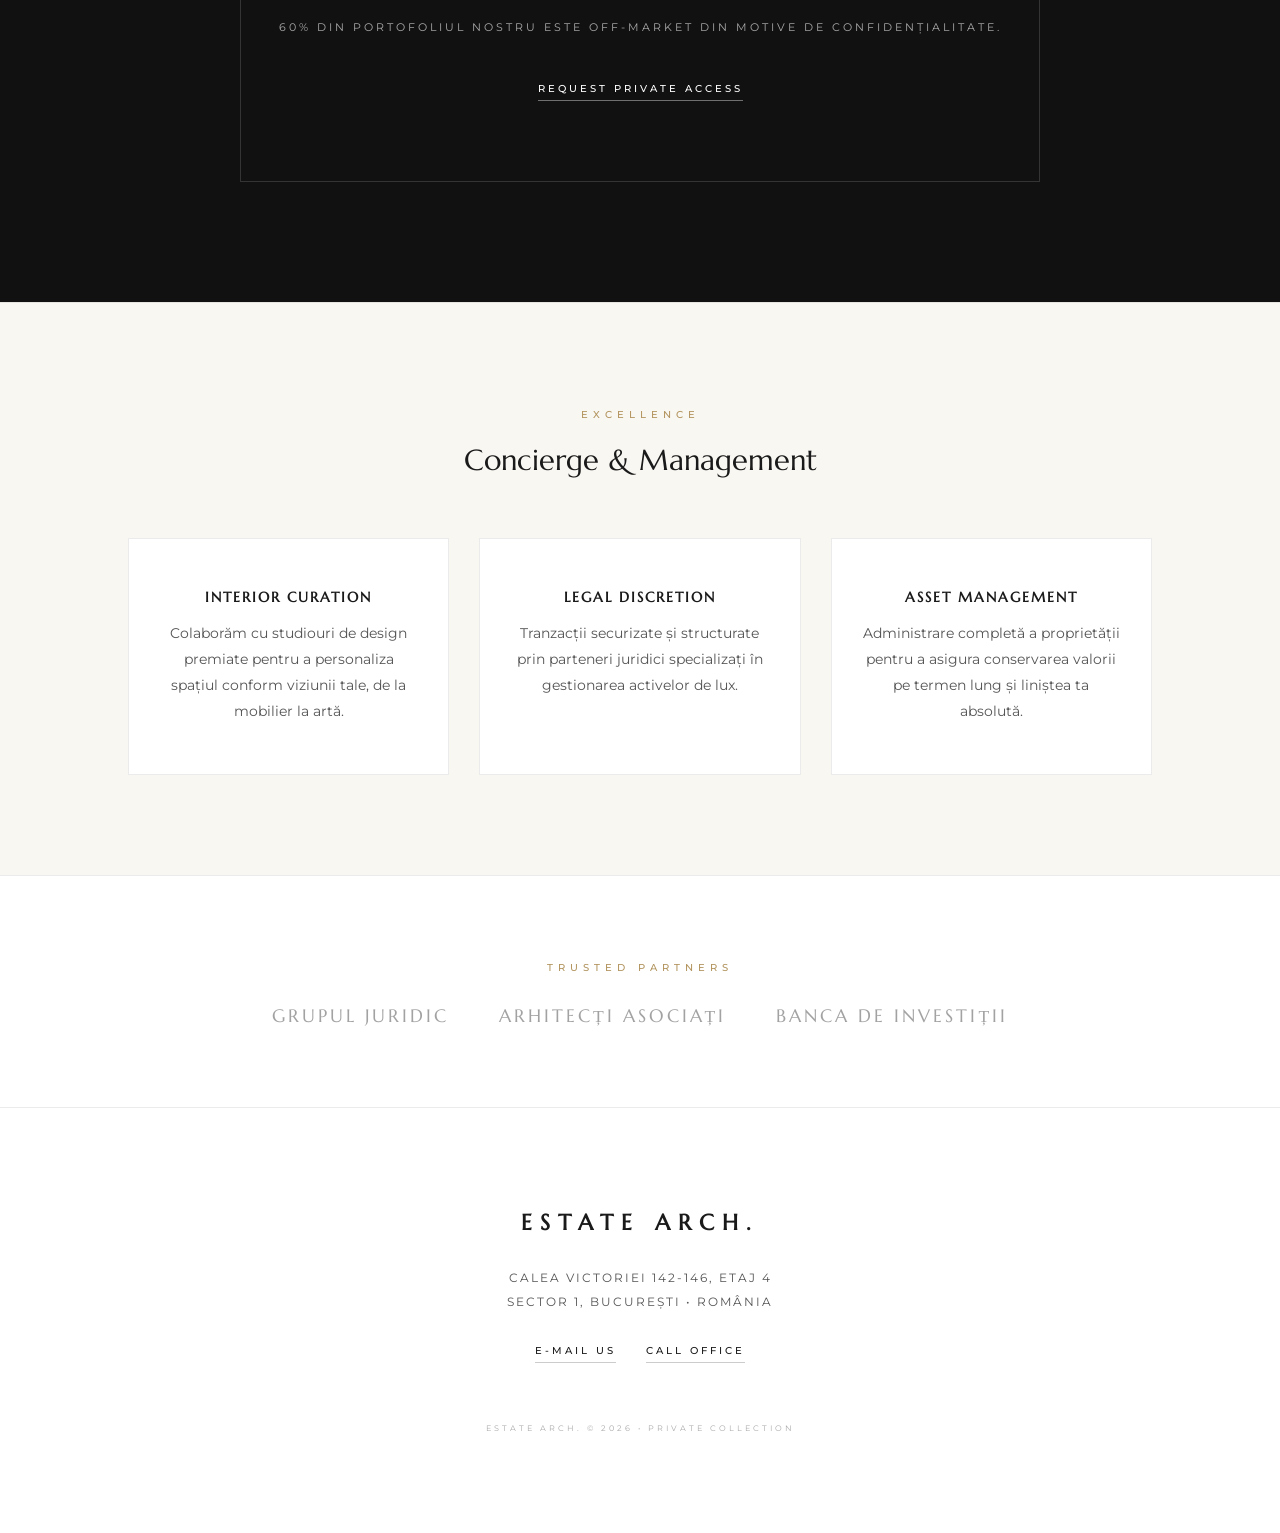
==== commit bf3831ca: "index" ====
--- a/index.html
+++ b/index.html
@@ -67,7 +67,7 @@
         <div class="prop-image" style="background-image: url('img/Vila Monolith/3.png');"></div>
       </div>
       <div class="prop-content">
-        <span class="prop-city">București • Nord</span>
+        <span class="prop-city">Riviera • Exclusiv</span>
         <h2 class="prop-name">Vila Monolith</h2>
         <span class="prop-price">€2,450,000</span>
         <a href="sale.html" class="btn-minimal">View Details</a>
@@ -79,7 +79,7 @@
         <div class="prop-image" style="background-image: url('img/Glass Pavilion/1.png');"></div>
       </div>
       <div class="prop-content">
-        <span class="prop-city">Cluj-Napoca • Central</span>
+        <span class="prop-city">Riviera • Faleză</span>
         <h2 class="prop-name">The Glass Pavilion</h2>
         <span class="prop-price">€1,890,000</span>
         <a href="sale.html" class="btn-minimal">View Details</a>
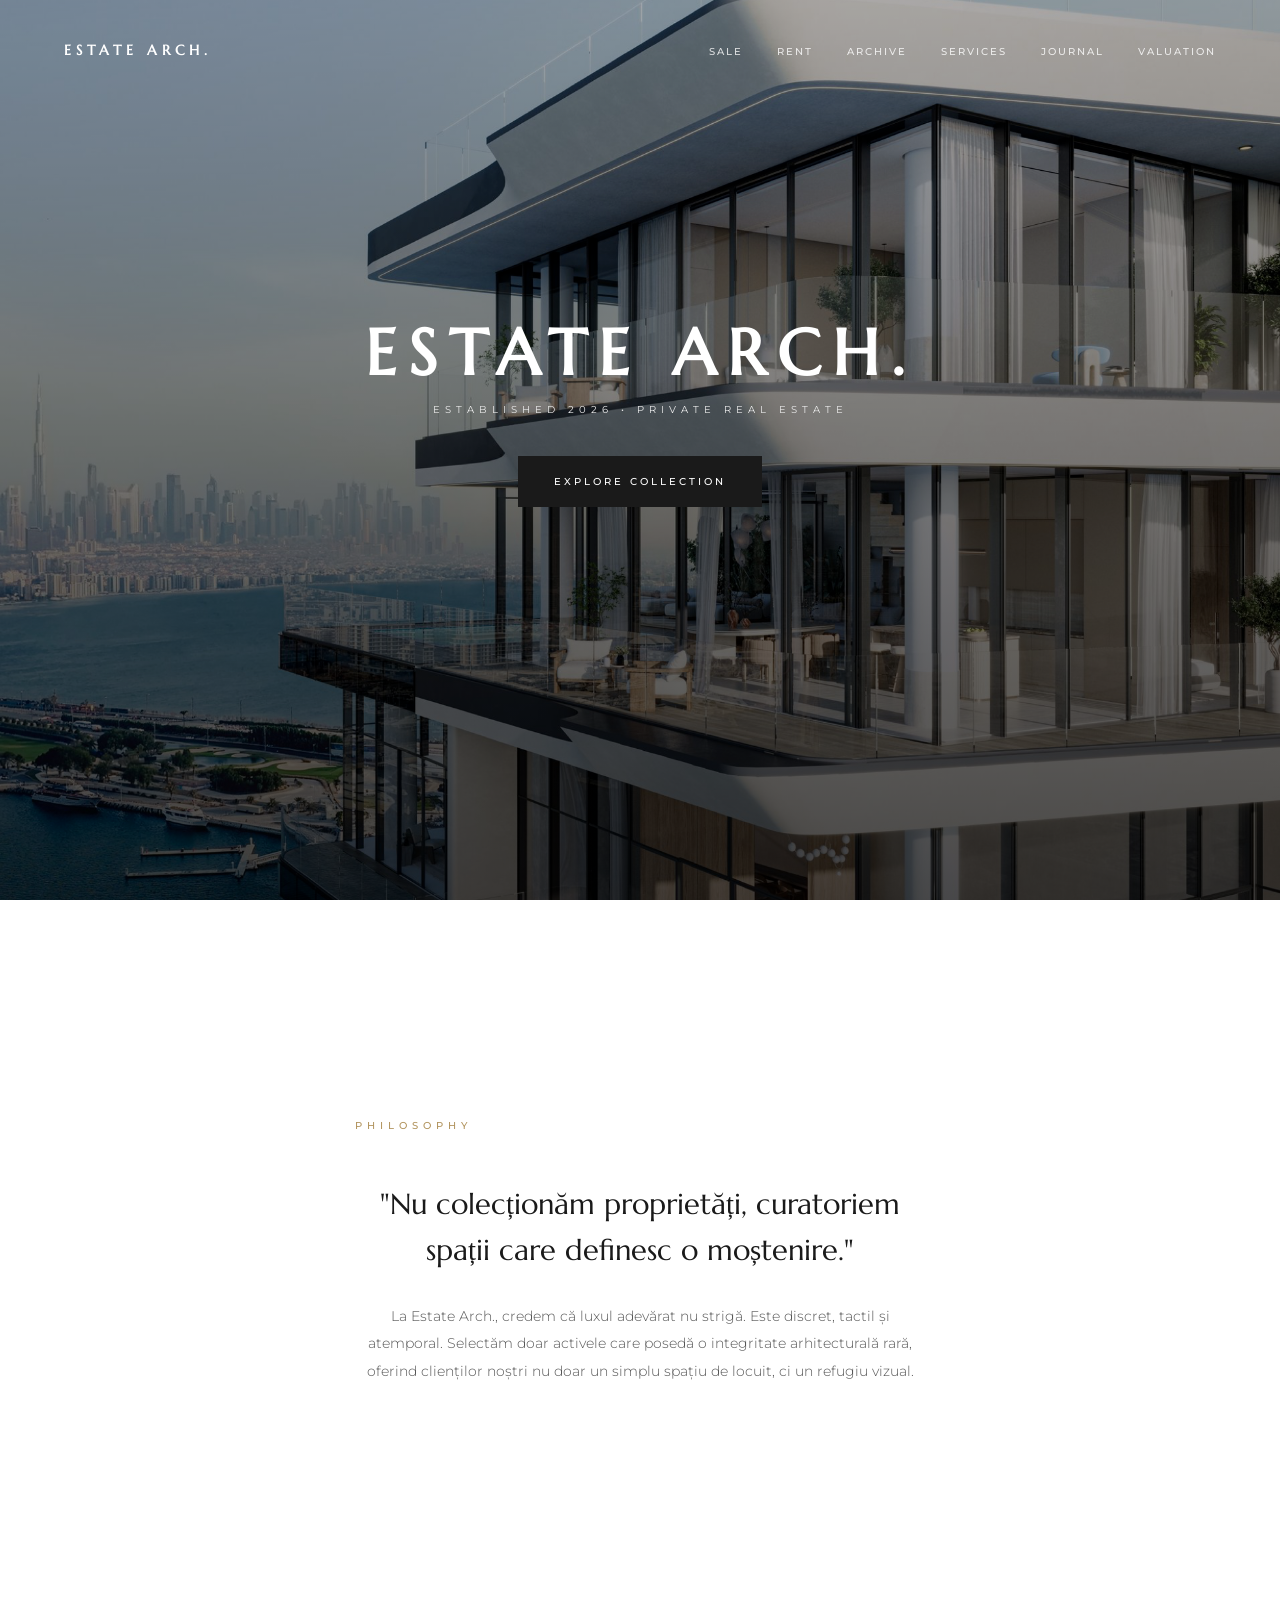
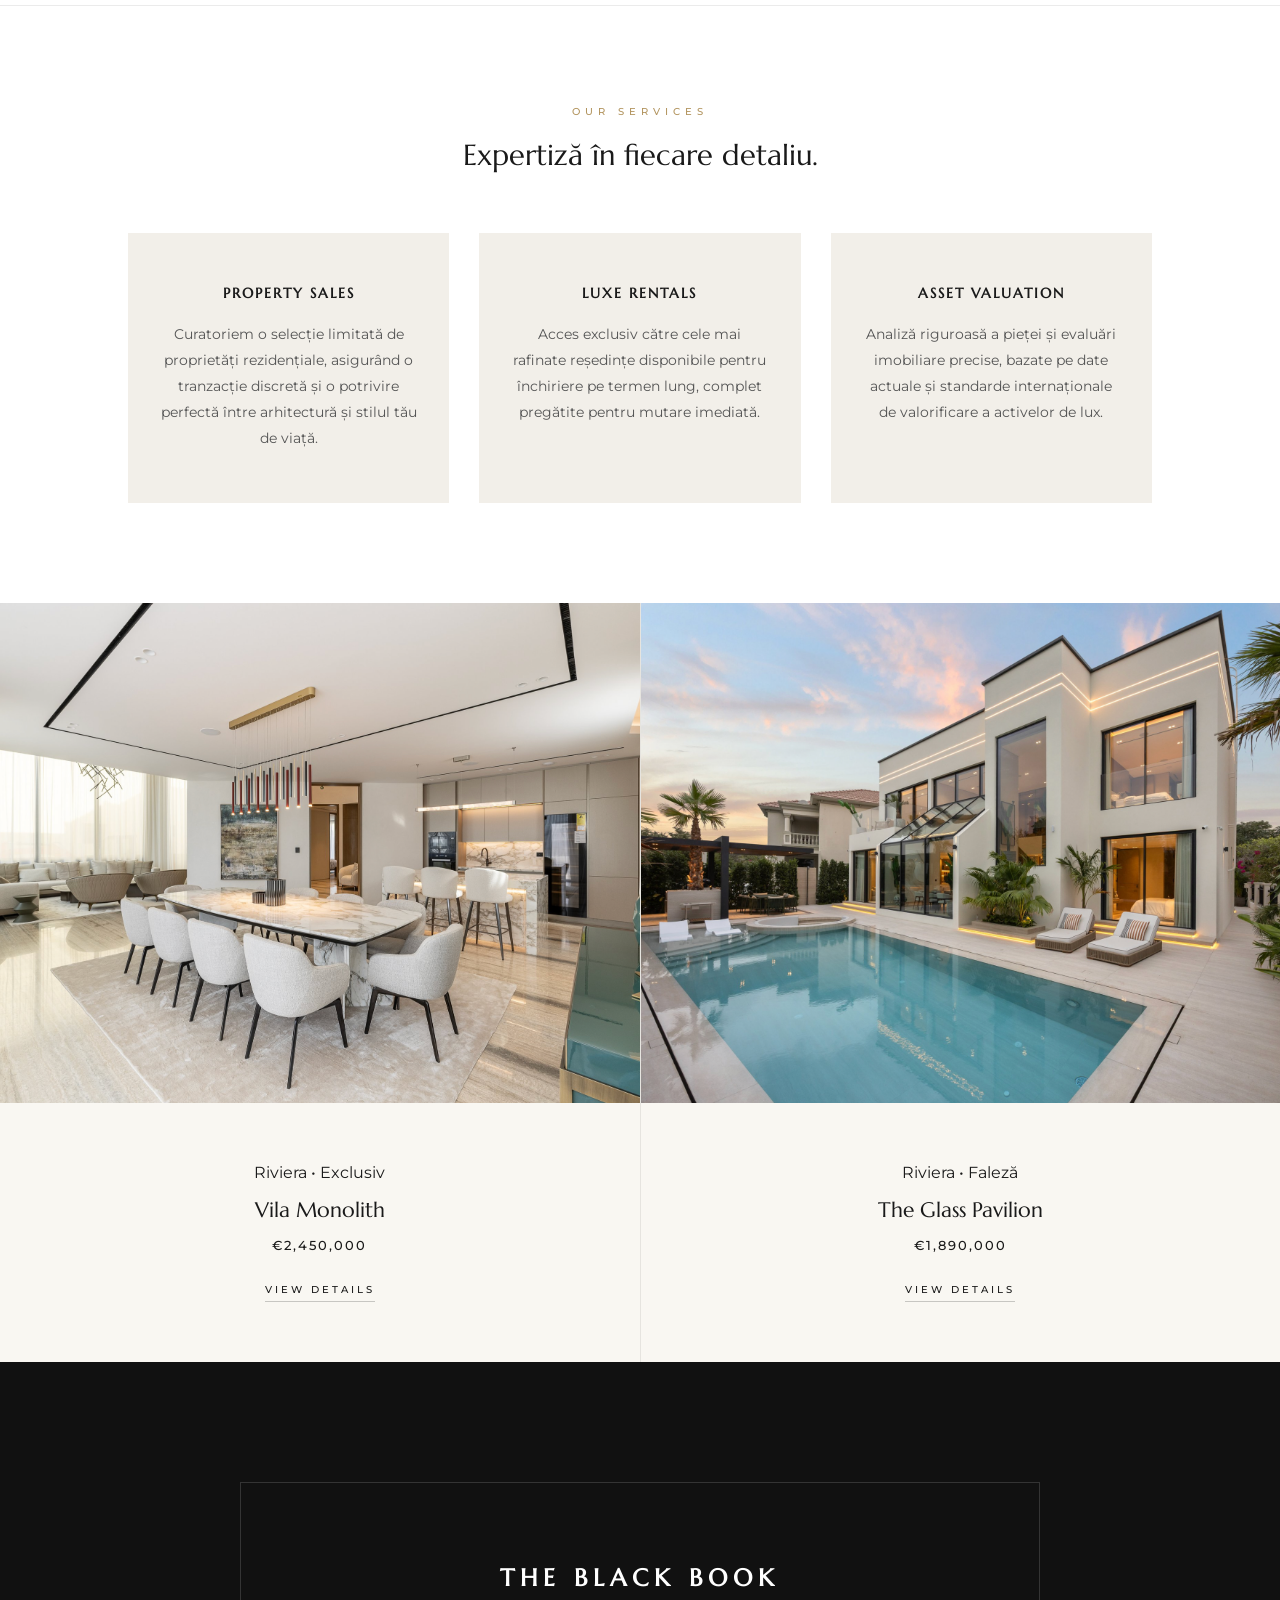
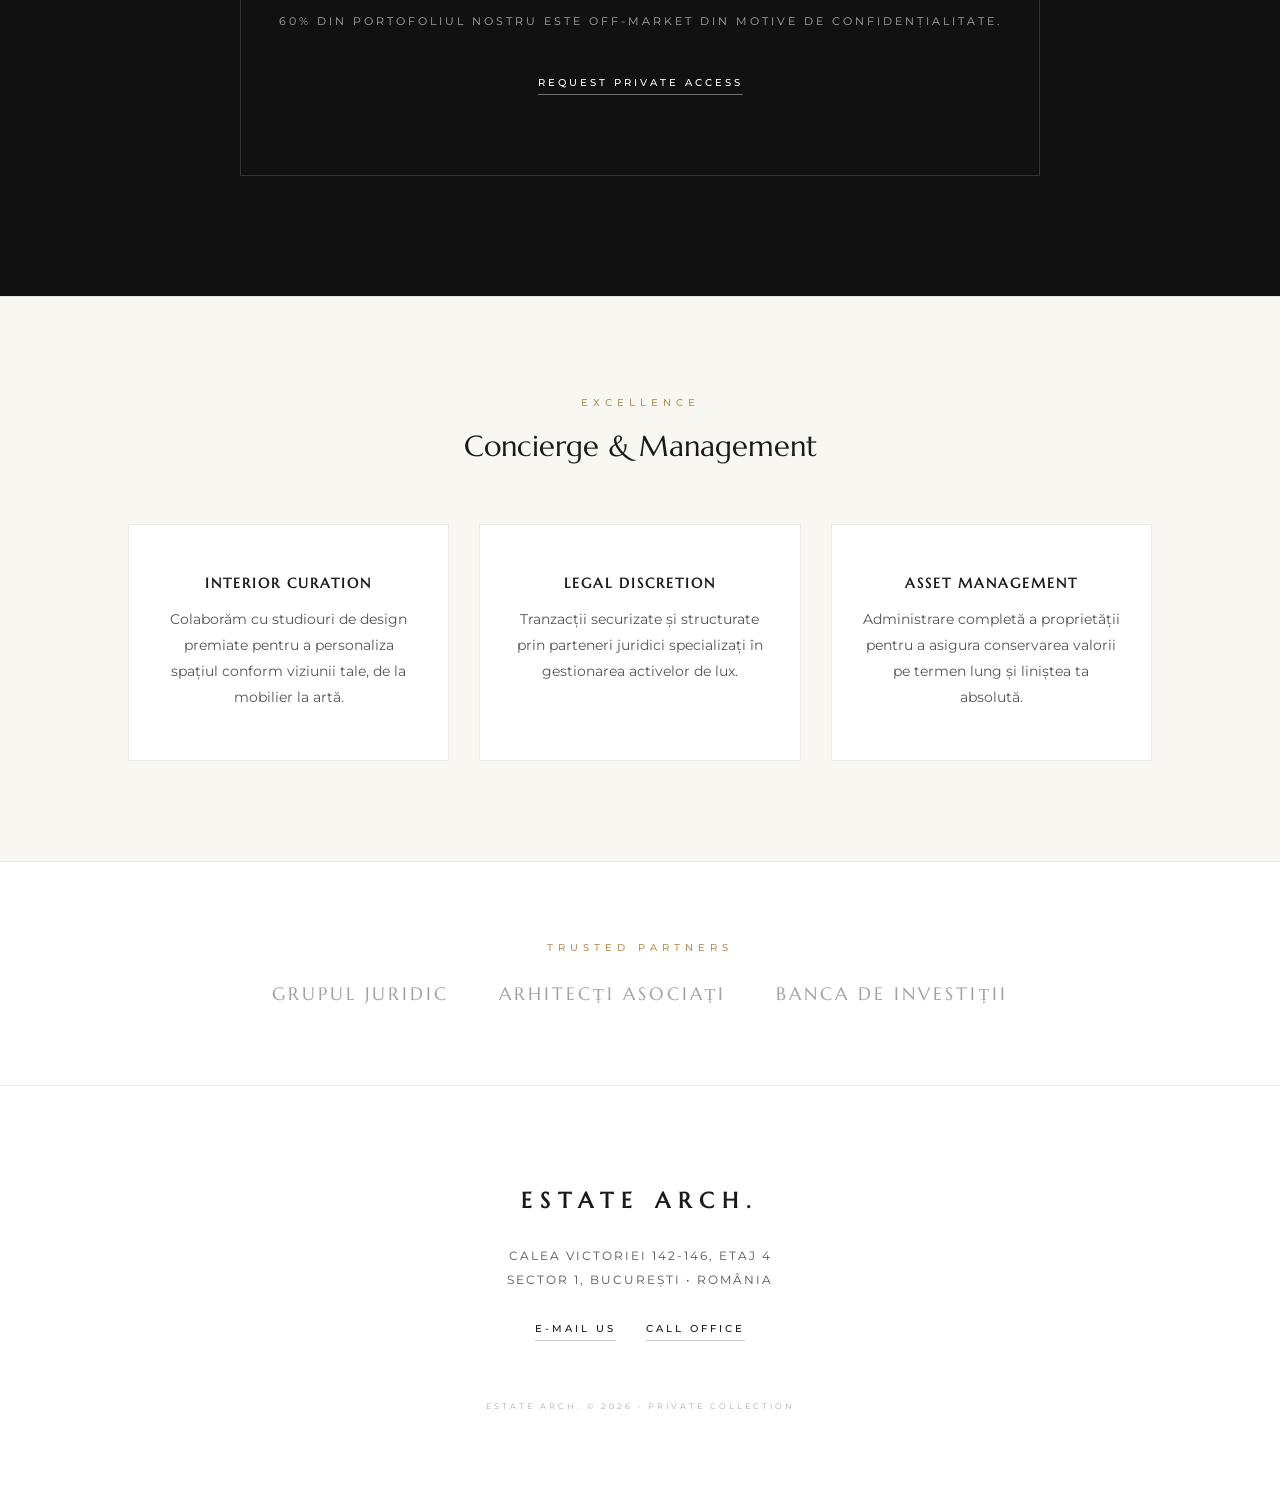
==== commit a4d9d4b4: "changrs" ====
--- a/index.html
+++ b/index.html
@@ -14,7 +14,10 @@
     <div class="nav-links">
       <a href="sale.html">Sale</a>
       <a href="rent.html">Rent</a>
-      <a href="#contact">Contact</a>
+      <a href="archive.html">Archive</a>
+      <a href="services.html">Services</a>
+      <a href="journal.html">Journal</a>
+      <a href="valuation.html">Valuation</a>
     </div>
   </nav>
 
--- a/style.css
+++ b/style.css
@@ -7,21 +7,36 @@
   --line-color: rgba(0, 0, 0, 0.08);
 }
 
-/* RESET GENERAL */
+/* ========================================================
+   RESET & BASE
+======================================================== */
 * { margin: 0; padding: 0; box-sizing: border-box; text-decoration: none !important; }
-html, body { width: 100%; overflow-x: hidden; background-color: var(--bg-light); font-family: 'Montserrat', sans-serif; color: var(--text-dark); -webkit-font-smoothing: antialiased; }
-
-/* NAVBAR */
+
+html, body { 
+    width: 100%; 
+    overflow-x: hidden; 
+    background-color: var(--bg-light); 
+    font-family: 'Montserrat', sans-serif; 
+    color: var(--text-dark); 
+    -webkit-font-smoothing: antialiased; 
+    scroll-behavior: smooth; 
+}
+
+/* ========================================================
+   NAVBAR
+======================================================== */
 .navbar { position: absolute; top: 0; width: 100%; padding: 40px 5%; display: flex; justify-content: space-between; align-items: center; z-index: 100; transition: background 0.3s; }
-.nav-logo { font-family: 'Marcellus', serif; font-size: 0.9rem; letter-spacing: 5px; color: var(--text-dark); text-transform: uppercase; font-weight: 600;}
+.nav-logo { font-family: 'Marcellus', serif; font-size: 0.9rem; letter-spacing: 5px; color: var(--text-dark); text-transform: uppercase; font-weight: 600; }
 .nav-links a { font-size: 0.6rem; text-transform: uppercase; letter-spacing: 2px; color: var(--text-dark); margin-left: 30px; opacity: 0.8; transition: 0.4s ease; font-weight: 500; }
 .nav-links a:hover { opacity: 1; color: var(--gold-accent); }
 
-/* Adaptare Navbar pt Hero Întunecat */
+/* Transparent Navbar for Dark Hero Images */
 .hero-nav .nav-logo, .hero-nav .nav-links a { color: #fff; }
 .hero-nav .nav-links a:hover { color: var(--gold-accent); }
 
-/* HERO - Aici s-a actualizat sursa imaginii locale */
+/* ========================================================
+   HERO SECTION
+======================================================== */
 .hero { 
     position: relative;
     height: 100vh; 
@@ -35,82 +50,166 @@
     text-align: center; 
     padding: 0 10%; 
 }
-.hero-overlay {
-    position: absolute;
-    top: 0; left: 0; width: 100%; height: 100%;
-    background: linear-gradient(to bottom, rgba(0,0,0,0.3), rgba(0,0,0,0.7));
-    z-index: 1;
-}
-.hero-content {
-    position: relative;
-    z-index: 2;
-}
+.hero-overlay { position: absolute; top: 0; left: 0; width: 100%; height: 100%; background: linear-gradient(to bottom, rgba(0,0,0,0.3), rgba(0,0,0,0.7)); z-index: 1; }
+.hero-content { position: relative; z-index: 2; transform: translateY(-40px); width: 100%; }
 .hero-brand { font-family: 'Marcellus', serif; color: #fff; font-size: clamp(2rem, 8vw, 4rem); letter-spacing: 12px; text-transform: uppercase; margin-bottom: 20px; }
-.hero-slogan { font-size: 0.65rem; letter-spacing: 5px; text-transform: uppercase; color: #eaeaea; }
-
-/* PHILOSOPHY (Split Layout) */
+.hero-slogan { font-size: 0.65rem; letter-spacing: 5px; text-transform: uppercase; color: #eaeaea; margin-bottom: 0; }
+
+/* ========================================================
+   CONTENT SECTIONS (Philosophy, Journal, Services)
+======================================================== */
+/* Split Layout (Philosophy / Journal) */
 .philosophy-section { display: grid; grid-template-columns: 1fr 1fr; background: #fff; border-bottom: 1px solid var(--line-color); }
 .philosophy-image { background-size: cover; background-position: center; min-height: 600px; }
-.philosophy-content { padding: 100px 10%; display: flex; flex-direction: column; justify-content: center; align-items: flex-start; }
+.philosophy-content { padding: 100px 10%; display: flex; flex-direction: column; justify-content: center; align-items: flex-start; max-width: 800px; margin: 0 auto; }
 .philosophy-title { font-family: 'Marcellus', serif; font-size: clamp(1.2rem, 3vw, 1.8rem); margin: 30px 0; font-weight: 400; line-height: 1.6; }
 .philosophy-text { font-size: 0.9rem; color: var(--text-muted); line-height: 1.9; font-weight: 300; }
 
-/* SERVICES */
+/* Services Grid */
 .services-section { padding: 100px 10%; background: #fff; }
 .services-header { text-align: center; margin-bottom: 60px; }
 .services-main-title { font-family: 'Marcellus', serif; font-size: 1.8rem; margin-top: 20px; font-weight: 400; }
 .services-grid { display: grid; grid-template-columns: repeat(3, 1fr); gap: 30px; }
-.service-item { background: var(--bg-card); padding: 50px 30px; text-align: center; transition: transform 0.5s ease; }
-.service-item:hover { transform: translateY(-5px); }
-.service-item h3 { font-family: 'Marcellus'; font-size: 0.9rem; letter-spacing: 2px; margin-bottom: 20px; text-transform: uppercase; }
+.service-item { background: var(--bg-card); padding: 50px 30px; text-align: center; transition: transform 0.5s ease; border: 1px solid transparent; }
+.service-item:hover { transform: translateY(-5px); border-color: var(--gold-accent); }
+.service-item h3 { font-family: 'Marcellus', serif; font-size: 0.9rem; letter-spacing: 2px; margin-bottom: 20px; text-transform: uppercase; }
 .service-item p { font-size: 0.9rem; color: var(--text-muted); line-height: 1.8; }
 
-/* PROPERTIES GRID */
+/* Black Book */
+.black-book { padding: 120px 10%; background: #111; color: #fff; text-align: center; display: flex; justify-content: center; }
+.black-book-inner { border: 1px solid rgba(255,255,255,0.15); padding: 80px 20px; width: 100%; max-width: 800px; }
+.black-book h2 { font-family: 'Marcellus', serif; font-size: 1.5rem; letter-spacing: 6px; text-transform: uppercase; margin-bottom: 20px; }
+.black-book p { font-size: 0.7rem; letter-spacing: 3px; color: #aaa; text-transform: uppercase; margin-bottom: 40px; line-height: 1.6; }
+.black-book-btn { color: #fff !important; border-bottom-color: rgba(255,255,255,0.4) !important; }
+
+/* Concierge */
+.concierge-section { padding: 100px 10%; background: var(--bg-light); border-top: 1px solid var(--line-color); }
+.concierge-grid { display: grid; grid-template-columns: repeat(3, 1fr); gap: 30px; text-align: center; }
+.concierge-item { background: #fff; padding: 50px 30px; border: 1px solid var(--line-color); }
+.concierge-item h4 { font-family: 'Marcellus', serif; font-size: 0.85rem; letter-spacing: 2px; text-transform: uppercase; margin-bottom: 15px; }
+.concierge-item p { font-size: 0.9rem; color: var(--text-muted); line-height: 1.8; }
+
+/* Trust Badges */
+.trust-badges { padding: 80px 10%; background: #fff; text-align: center; border-top: 1px solid var(--line-color); }
+.trust-logos { display: flex; justify-content: center; align-items: center; gap: 50px; margin-top: 30px; opacity: 0.4; }
+.trust-logos span { font-family: 'Marcellus', serif; font-size: 1.1rem; text-transform: uppercase; letter-spacing: 3px; }
+
+/* ========================================================
+   PROPERTY GRID (Sale, Rent, Archive)
+======================================================== */
 .property-grid { display: grid; grid-template-columns: 1fr 1fr; background-color: var(--line-color); gap: 1px; }
-.property-item { background: var(--bg-light); overflow: hidden; }
+.property-item { background: var(--bg-light); overflow: hidden; position: relative; }
 .prop-image-container { width: 100%; height: 500px; overflow: hidden; position: relative; }
 .prop-image { width: 100%; height: 100%; background-size: cover; background-position: center; transition: 2.5s cubic-bezier(0.15, 0, 0.15, 1); }
 .property-item:hover .prop-image { transform: scale(1.05); }
 .prop-content { padding: 60px 10%; text-align: center; }
-.prop-name { font-family: 'Marcellus'; font-size: 1.3rem; margin: 15px 0; font-weight: 400; }
-.prop-price { font-size: 0.8rem; letter-spacing: 2px; color: var(--text-dark); margin-bottom: 25px; display: block; font-weight: 500;}
-
-/* BLACK BOOK */
-.black-book { padding: 120px 10%; background: #111; color: #fff; text-align: center; display: flex; justify-content: center; }
-.black-book-inner { border: 1px solid rgba(255,255,255,0.15); padding: 80px 20px; width: 100%; max-width: 800px; }
-.black-book h2 { font-family: 'Marcellus'; font-size: 1.5rem; letter-spacing: 6px; text-transform: uppercase; margin-bottom: 20px; }
-.black-book p { font-size: 0.7rem; letter-spacing: 3px; color: #aaa; text-transform: uppercase; margin-bottom: 40px; line-height: 1.6; }
-.black-book-btn { color: #fff !important; border-bottom-color: rgba(255,255,255,0.4) !important; }
-
-/* CONCIERGE */
-.concierge-section { padding: 100px 10%; background: var(--bg-light); border-top: 1px solid var(--line-color); }
-.concierge-grid { display: grid; grid-template-columns: repeat(3, 1fr); gap: 30px; text-align: center; }
-.concierge-item { background: #fff; padding: 50px 30px; border: 1px solid var(--line-color); }
-.concierge-item h4 { font-family: 'Marcellus'; font-size: 0.85rem; letter-spacing: 2px; text-transform: uppercase; margin-bottom: 15px; }
-.concierge-item p { font-size: 0.9rem; color: var(--text-muted); line-height: 1.8; }
-
-/* TRUST BADGES */
-.trust-badges { padding: 80px 10%; background: #fff; text-align: center; border-top: 1px solid var(--line-color); }
-.trust-logos { display: flex; justify-content: center; align-items: center; gap: 50px; margin-top: 30px; opacity: 0.4; }
-.trust-logos span { font-family: 'Marcellus', serif; font-size: 1.1rem; text-transform: uppercase; letter-spacing: 3px; }
-
-/* FOOTER */
+.prop-name { font-family: 'Marcellus', serif; font-size: 1.3rem; margin: 15px 0; font-weight: 400; }
+.prop-price { font-size: 0.8rem; letter-spacing: 2px; color: var(--text-dark); margin-bottom: 25px; display: block; font-weight: 500; }
+
+/* Inline Specs (Sale/Rent pages) */
+.prop-specs-inline { display: flex; justify-content: center; gap: 15px; margin-top: 15px; font-size: 0.75rem; font-weight: 500; letter-spacing: 1px; color: var(--text-muted); text-transform: uppercase; }
+.prop-description-hidden { max-height: 0; overflow: hidden; transition: all 0.8s ease; font-size: 0.9rem; line-height: 1.8; color: var(--text-muted); opacity: 0; padding: 0 10%; }
+.property-item:hover .prop-description-hidden, .property-item:focus-within .prop-description-hidden { max-height: 150px; margin-top: 15px; opacity: 1; }
+
+/* Archive/Sold Elements */
+.sold-overlay { position: absolute; top: 20px; right: 20px; background: #fff; color: #000; padding: 5px 15px; font-size: 0.6rem; letter-spacing: 2px; text-transform: uppercase; font-weight: 600; z-index: 5; }
+.property-item.sold { filter: grayscale(1); opacity: 0.8; }
+.property-item.sold:hover .prop-image { transform: scale(1); }
+
+/* ========================================================
+   VALUATION FORM
+======================================================== */
+.valuation-container { max-width: 600px; margin: 180px auto 100px; padding: 0 5%; text-align: center; }
+.val-input { width: 100%; background: transparent; border: none; border-bottom: 1px solid #ddd; padding: 15px 0; margin-bottom: 30px; font-family: 'Montserrat', sans-serif; font-size: 0.9rem; font-weight: 500; letter-spacing: 2px; text-transform: uppercase; color: var(--text-dark); outline: none; transition: border-color 0.8s; }
+.val-input:focus { border-bottom-color: var(--gold-accent); }
+.val-input::placeholder { color: #aaa; font-weight: 300; }
+
+/* ========================================================
+   FOOTER
+======================================================== */
 .footer-contact { padding: 100px 10%; text-align: center; background: #fff; border-top: 1px solid var(--line-color); }
-.footer-logo { font-family: 'Marcellus'; font-size: 1.4rem; letter-spacing: 8px; text-transform: uppercase; }
+.footer-logo { font-family: 'Marcellus', serif; font-size: 1.4rem; letter-spacing: 8px; text-transform: uppercase; }
 .contact-address { font-size: 0.75rem; letter-spacing: 2px; color: var(--text-muted); text-transform: uppercase; line-height: 2; margin: 30px 0; }
 .contact-actions { display: flex; justify-content: center; gap: 30px; }
 .copyright { margin-top: 60px; font-size: 0.5rem; letter-spacing: 3px; color: #aaa; text-transform: uppercase; }
 
-/* HELPERS & BUTTONS */
+/* ========================================================
+   UI HELPERS & BUTTONS
+======================================================== */
+.section-subtitle { font-size: 0.6rem; letter-spacing: 5px; color: var(--gold-accent); text-transform: uppercase; font-weight: 500; display: block; margin-bottom: 10px; }
+
 .btn-minimal { font-size: 0.65rem; font-weight: 500; text-transform: uppercase; letter-spacing: 3px; color: var(--text-dark); padding-bottom: 5px; border-bottom: 1px solid rgba(0,0,0,0.2); display: inline-block; transition: 0.5s ease; cursor: pointer; }
 .btn-minimal:hover { letter-spacing: 4px; color: var(--gold-accent); border-bottom-color: var(--gold-accent); }
 
-.btn-solid { background: var(--text-dark); color: #fff; font-size: 0.65rem; font-weight: 500; text-transform: uppercase; letter-spacing: 3px; padding: 18px 35px; display: inline-block; transition: background 0.4s ease; border: 1px solid var(--text-dark); }
+.btn-solid { background: var(--text-dark); color: #fff; font-size: 0.65rem; font-weight: 500; text-transform: uppercase; letter-spacing: 3px; padding: 18px 35px; display: inline-block; transition: background 0.4s ease; border: 1px solid var(--text-dark); cursor: pointer; }
 .btn-solid:hover { background: var(--gold-accent); border-color: var(--gold-accent); color: #fff; }
 
-.section-subtitle { font-size: 0.6rem; letter-spacing: 5px; color: var(--gold-accent); text-transform: uppercase; font-weight: 500; }
-
-/* --- RESPONSIVE FIXES (PENTRU TELEFON/TABLETĂ) --- */
+/* ========================================================
+   MODALS & LIGHTBOX (Gallery & About)
+======================================================== */
+.modal-trigger { cursor: pointer; }
+
+/* Overlay View Gallery pe Hover */
+.gallery-overlay {
+    position: absolute; top: 50%; left: 50%; transform: translate(-50%, -50%);
+    color: #fff; font-size: 0.75rem; font-weight: 500; letter-spacing: 4px;
+    text-transform: uppercase; background: rgba(0,0,0,0.7); padding: 15px 30px;
+    border: 1px solid var(--gold-accent); opacity: 0; transition: opacity 0.4s ease;
+    pointer-events: none; z-index: 10;
+}
+.prop-image-container:hover .gallery-overlay { opacity: 1; }
+
+/* Fullscreen Modal (Galeria) */
+.modal {
+    display: none; position: fixed; z-index: 1000; padding-top: 5vh; left: 0; top: 0; 
+    width: 100%; height: 100%; background-color: rgba(0,0,0,0.95); backdrop-filter: blur(8px);
+}
+.modal-content {
+    position: relative; margin: auto; width: 90%; max-width: 1200px;
+    display: flex; justify-content: center; align-items: center; height: 85vh;
+}
+.modal-content img { max-width: 100%; max-height: 100%; object-fit: contain; animation: fadeEffect 0.6s ease-in-out; }
+
+@keyframes fadeEffect { from { opacity: 0; transform: scale(0.98); } to { opacity: 1; transform: scale(1); } }
+
+.close-modal { position: absolute; top: 30px; right: 50px; color: #fff; font-size: 40px; font-weight: 200; cursor: pointer; transition: color 0.3s; z-index: 1001; }
+.close-modal:hover { color: var(--gold-accent); }
+
+.prev, .next {
+    cursor: pointer; position: absolute; top: 50%; transform: translateY(-50%); width: auto;
+    padding: 20px; color: white; font-weight: 300; font-size: 30px; transition: 0.3s;
+    user-select: none; background-color: rgba(0,0,0,0.3);
+}
+.prev { left: 0; border-radius: 0 4px 4px 0; }
+.next { right: 0; border-radius: 4px 0 0 4px; }
+.prev:hover, .next:hover { background-color: rgba(0,0,0,0.8); color: var(--gold-accent); }
+
+/* Pop-up About / Dossier */
+.about-modal {
+    display: none; position: fixed; z-index: 1000; left: 0; top: 0; width: 100%; height: 100%;
+    background-color: rgba(0,0,0,0.8); backdrop-filter: blur(5px);
+}
+.about-modal-content {
+    background-color: #111; color: #fff; margin: 8vh auto; padding: 60px 50px;
+    border: 1px solid var(--gold-accent); width: 90%; max-width: 650px; max-height: 80vh;
+    overflow-y: auto; position: relative; text-align: left;
+}
+.about-modal-content::-webkit-scrollbar { width: 4px; }
+.about-modal-content::-webkit-scrollbar-thumb { background: var(--gold-accent); }
+
+.close-about { position: absolute; top: 20px; right: 30px; color: #fff; font-size: 35px; font-weight: 200; cursor: pointer; transition: color 0.3s; }
+.close-about:hover { color: var(--gold-accent); }
+
+.about-specs-grid {
+    display: grid; grid-template-columns: 1fr; gap: 15px;
+    border-top: 1px solid rgba(255,255,255,0.1); border-bottom: 1px solid rgba(255,255,255,0.1); padding: 20px 0;
+}
+.about-specs-grid p { font-size: 0.85rem; color: #fff; letter-spacing: 1px; }
+.about-specs-grid p strong { color: var(--gold-accent); font-weight: 400; margin-right: 5px; }
+
+/* ========================================================
+   RESPONSIVE FIXES (Tablets & Mobile)
+======================================================== */
 @media (max-width: 950px) {
   html, body { overflow-x: hidden; position: relative; width: 100%; }
 
@@ -133,166 +232,9 @@
 
   .trust-logos { flex-direction: column; gap: 30px; }
   .contact-actions { flex-direction: column; gap: 20px; align-items: center; }
-}
-
-
-/* ========================================================
-   MODAL & SLIDESHOW STYLES (NOU ADĂUGATE)
-======================================================== */
-.modal-trigger { cursor: pointer; }
-
-/* Textul care apare peste poză la Hover */
-.gallery-overlay {
-    position: absolute;
-    top: 50%; left: 50%;
-    transform: translate(-50%, -50%);
-    color: #fff;
-    font-size: 0.75rem;
-    font-weight: 500;
-    letter-spacing: 4px;
-    text-transform: uppercase;
-    background: rgba(0,0,0,0.7);
-    padding: 15px 30px;
-    border: 1px solid var(--gold-accent);
-    opacity: 0;
-    transition: opacity 0.4s ease;
-    pointer-events: none; /* Clicul trece prin el spre div-ul părinte */
-    z-index: 10;
-}
-.prop-image-container:hover .gallery-overlay { opacity: 1; }
-
-/* Fundalul Modalului (Full Screen Black Overlay) */
-.modal {
-    display: none; 
-    position: fixed; 
-    z-index: 1000; 
-    padding-top: 5vh; 
-    left: 0; top: 0; width: 100%; height: 100%; 
-    background-color: rgba(0,0,0,0.95);
-    backdrop-filter: blur(8px);
-}
-
-/* Conținutul (Poza) */
-.modal-content {
-    position: relative;
-    margin: auto;
-    width: 90%;
-    max-width: 1200px;
-    display: flex;
-    justify-content: center;
-    align-items: center;
-    height: 85vh;
-}
-.modal-content img {
-    max-width: 100%;
-    max-height: 100%;
-    object-fit: contain;
-    animation: fadeEffect 0.6s ease-in-out;
-}
-@keyframes fadeEffect {
-    from { opacity: 0; transform: scale(0.98); }
-    to { opacity: 1; transform: scale(1); }
-}
-
-/* Butonul X (Închidere) */
-.close-modal {
-    position: absolute;
-    top: 30px; right: 50px;
-    color: #fff;
-    font-size: 40px;
-    font-weight: 200;
-    cursor: pointer;
-    transition: color 0.3s;
-    z-index: 1001;
-}
-.close-modal:hover { color: var(--gold-accent); }
-
-/* Săgețile de Navigație (Stânga / Dreapta) */
-.prev, .next {
-    cursor: pointer;
-    position: absolute;
-    top: 50%;
-    transform: translateY(-50%);
-    width: auto;
-    padding: 20px;
-    color: white;
-    font-weight: 300;
-    font-size: 30px;
-    transition: 0.3s;
-    user-select: none;
-    background-color: rgba(0,0,0,0.3);
-}
-.prev { left: 0; border-radius: 0 4px 4px 0; }
-.next { right: 0; border-radius: 4px 0 0 4px; }
-.prev:hover, .next:hover { background-color: rgba(0,0,0,0.8); color: var(--gold-accent); }
-
-@media (max-width: 768px) {
-    .close-modal { top: 15px; right: 20px; font-size: 30px; }
-    .prev, .next { font-size: 20px; padding: 15px; }
-}
-/* ========================================================
-   POP-UP DETALII (ABOUT MODAL)
-======================================================== */
-.about-modal {
-    display: none; 
-    position: fixed; 
-    z-index: 1000; 
-    left: 0; top: 0; 
-    width: 100%; height: 100%;
-    background-color: rgba(0,0,0,0.8); 
-    backdrop-filter: blur(5px);
-}
-
-.about-modal-content {
-    background-color: #111; /* Negru elegant */
-    color: #fff;
-    margin: 8vh auto;
-    padding: 60px 50px;
-    border: 1px solid var(--gold-accent);
-    width: 90%;
-    max-width: 650px;
-    max-height: 80vh;
-    overflow-y: auto; /* Permite scroll daca e text mult */
-    position: relative;
-    text-align: left;
-}
-
-/* Stilizarea scrollbar-ului din interiorul pop-up-ului */
-.about-modal-content::-webkit-scrollbar {
-    width: 4px;
-}
-.about-modal-content::-webkit-scrollbar-thumb {
-    background: var(--gold-accent);
-}
-
-.close-about {
-    position: absolute; 
-    top: 20px; right: 30px;
-    color: #fff; 
-    font-size: 35px; 
-    font-weight: 200; 
-    cursor: pointer; 
-    transition: color 0.3s;
-}
-.close-about:hover { color: var(--gold-accent); }
-
-/* Aranjarea detaliilor (Teren, An constructie etc) sub forma de lista grid */
-.about-specs-grid {
-    display: grid;
-    grid-template-columns: 1fr;
-    gap: 15px;
-    border-top: 1px solid rgba(255,255,255,0.1);
-    border-bottom: 1px solid rgba(255,255,255,0.1);
-    padding: 20px 0;
-}
-
-.about-specs-grid p {
-    font-size: 0.85rem;
-    color: #fff;
-    letter-spacing: 1px;
-}
-.about-specs-grid p strong {
-    color: var(--gold-accent);
-    font-weight: 400;
-    margin-right: 5px;
+  
+  .close-modal { top: 15px; right: 20px; font-size: 30px; }
+  .prev, .next { font-size: 20px; padding: 15px; }
+  
+  .about-modal-content { padding: 40px 20px; width: 95%; margin: 10vh auto; }
 }
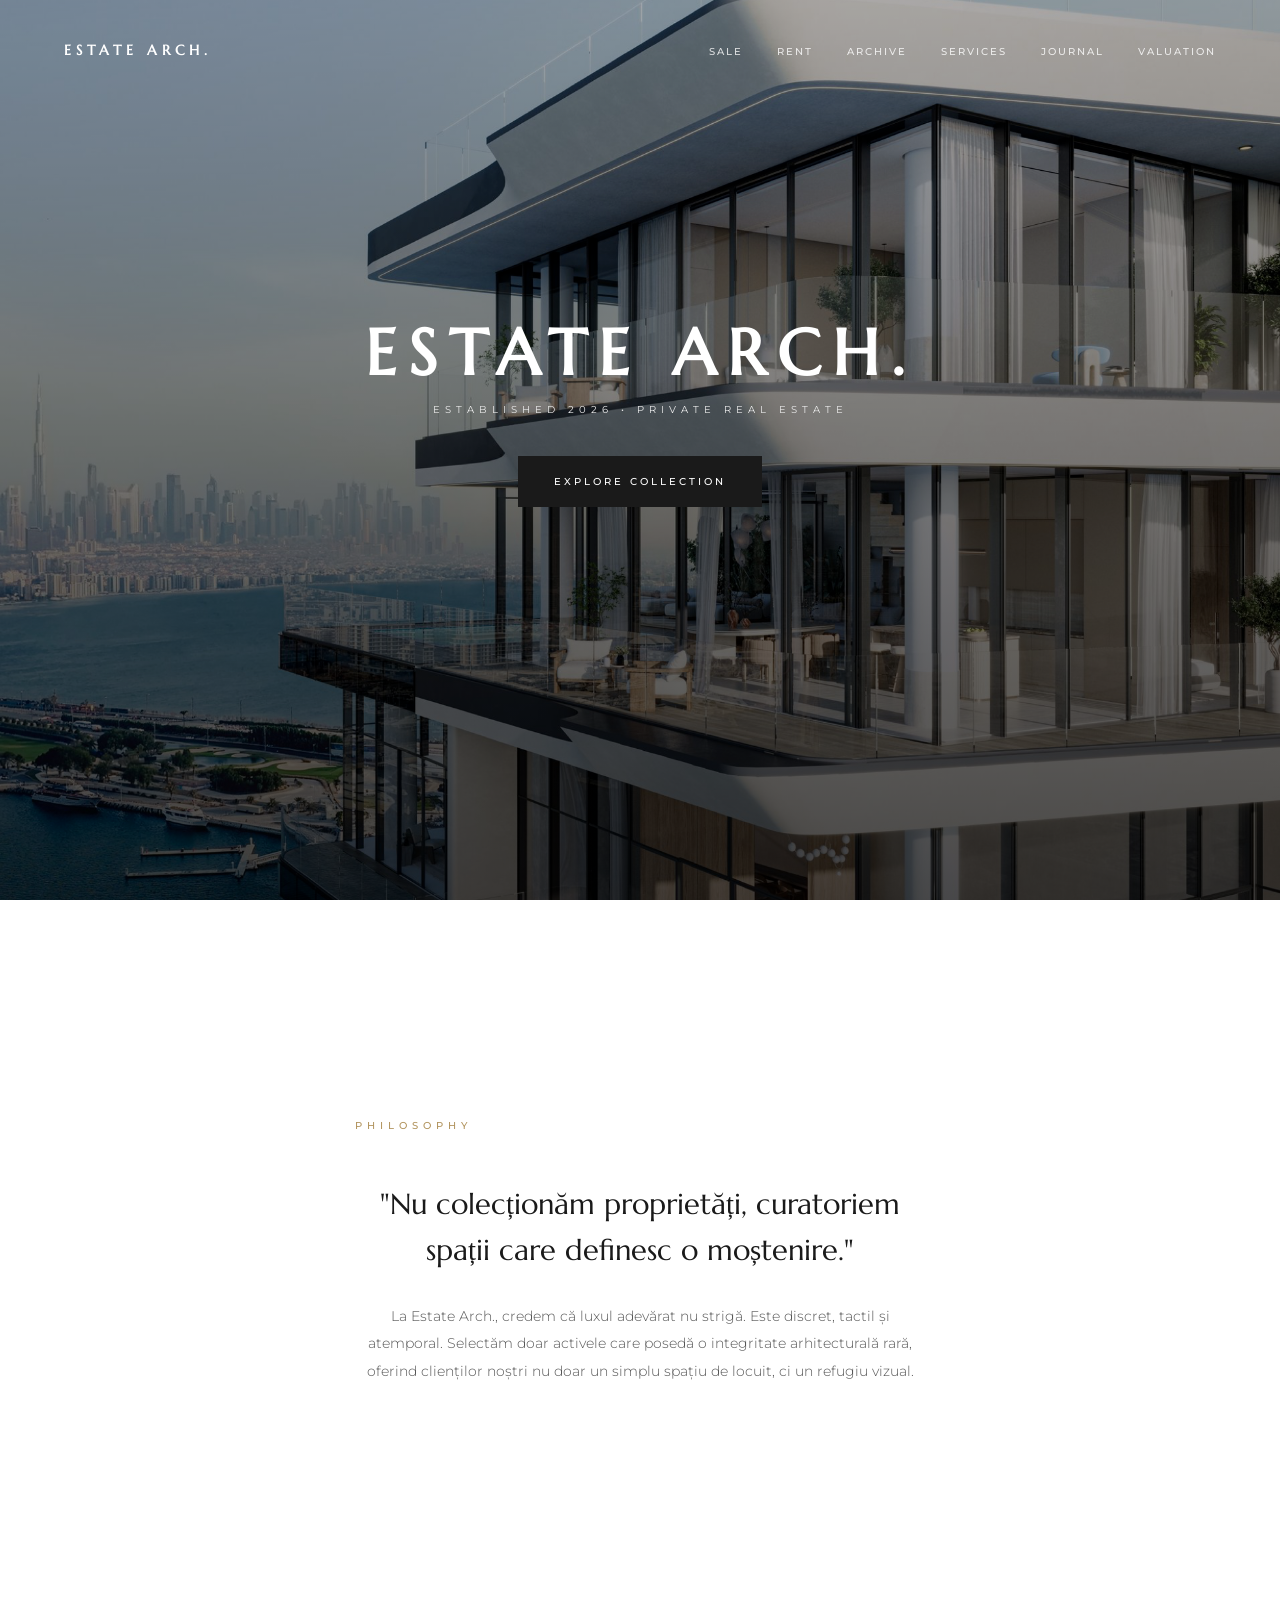
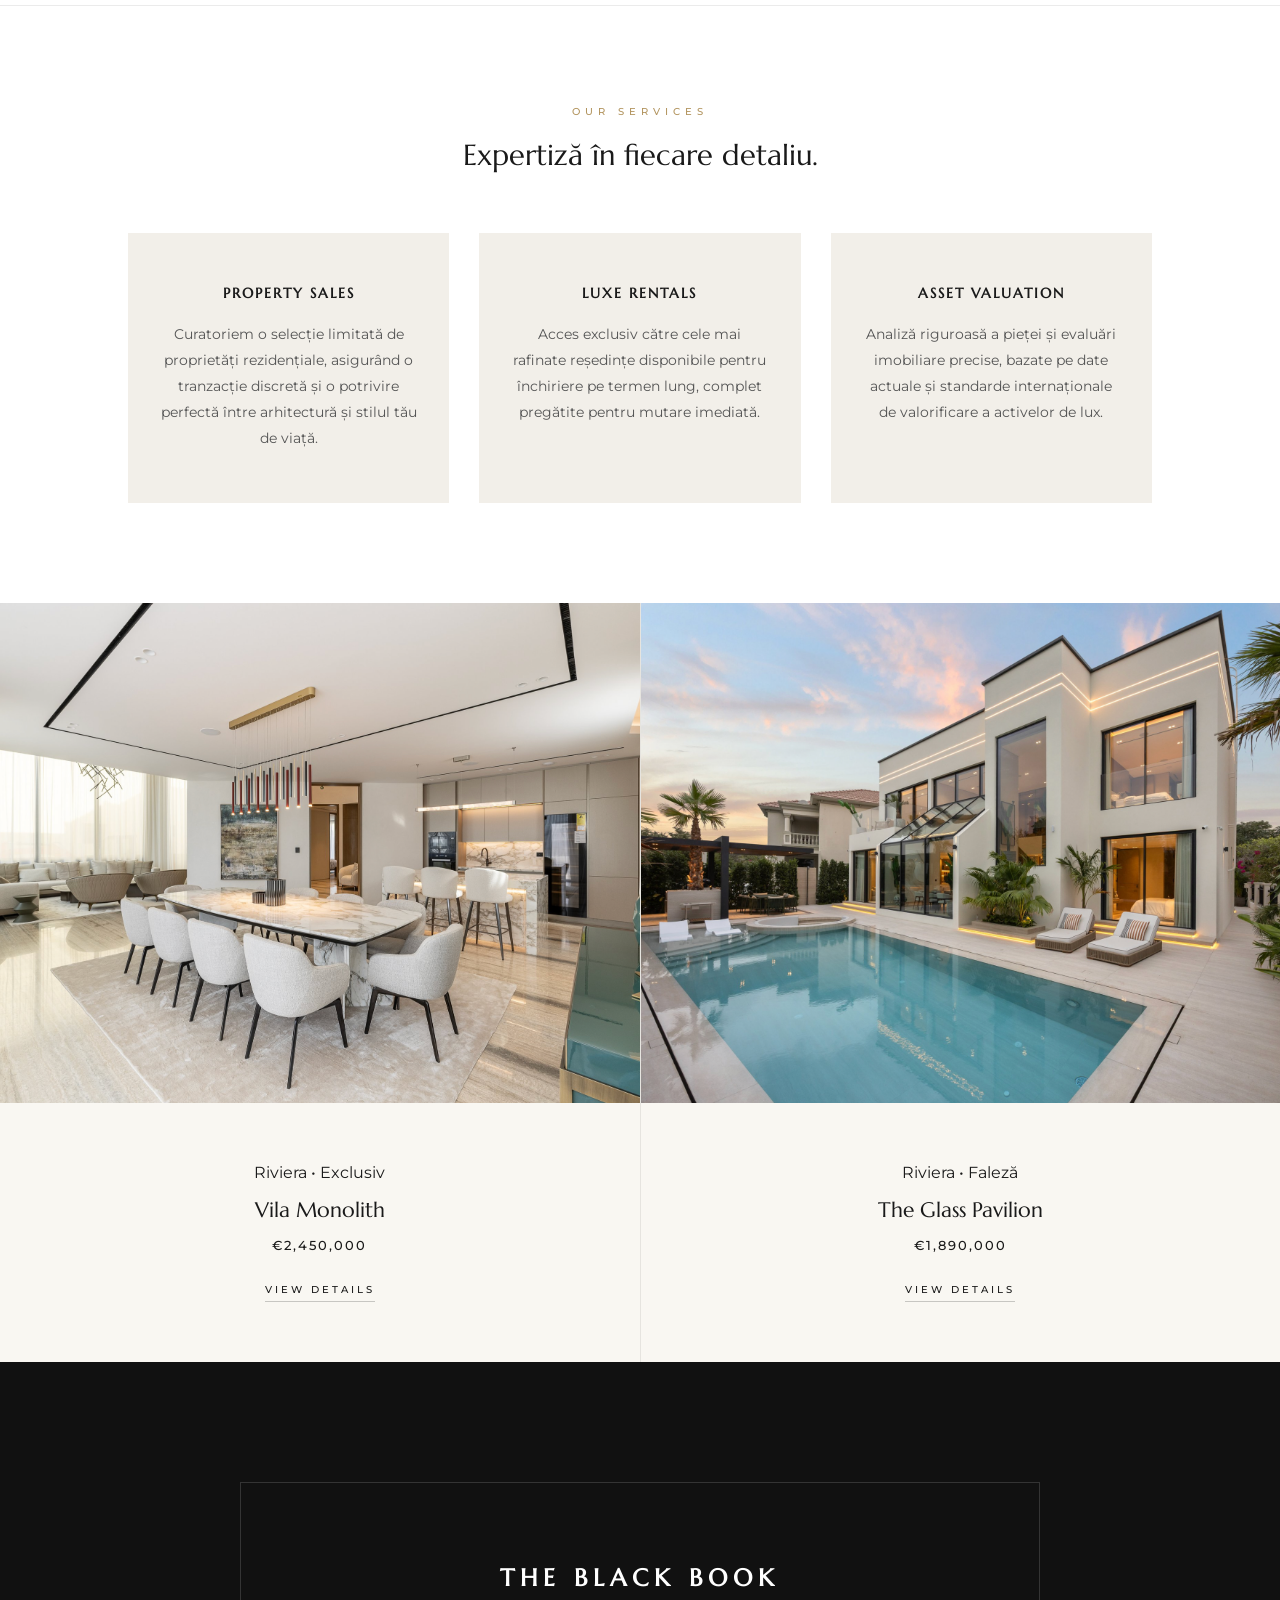
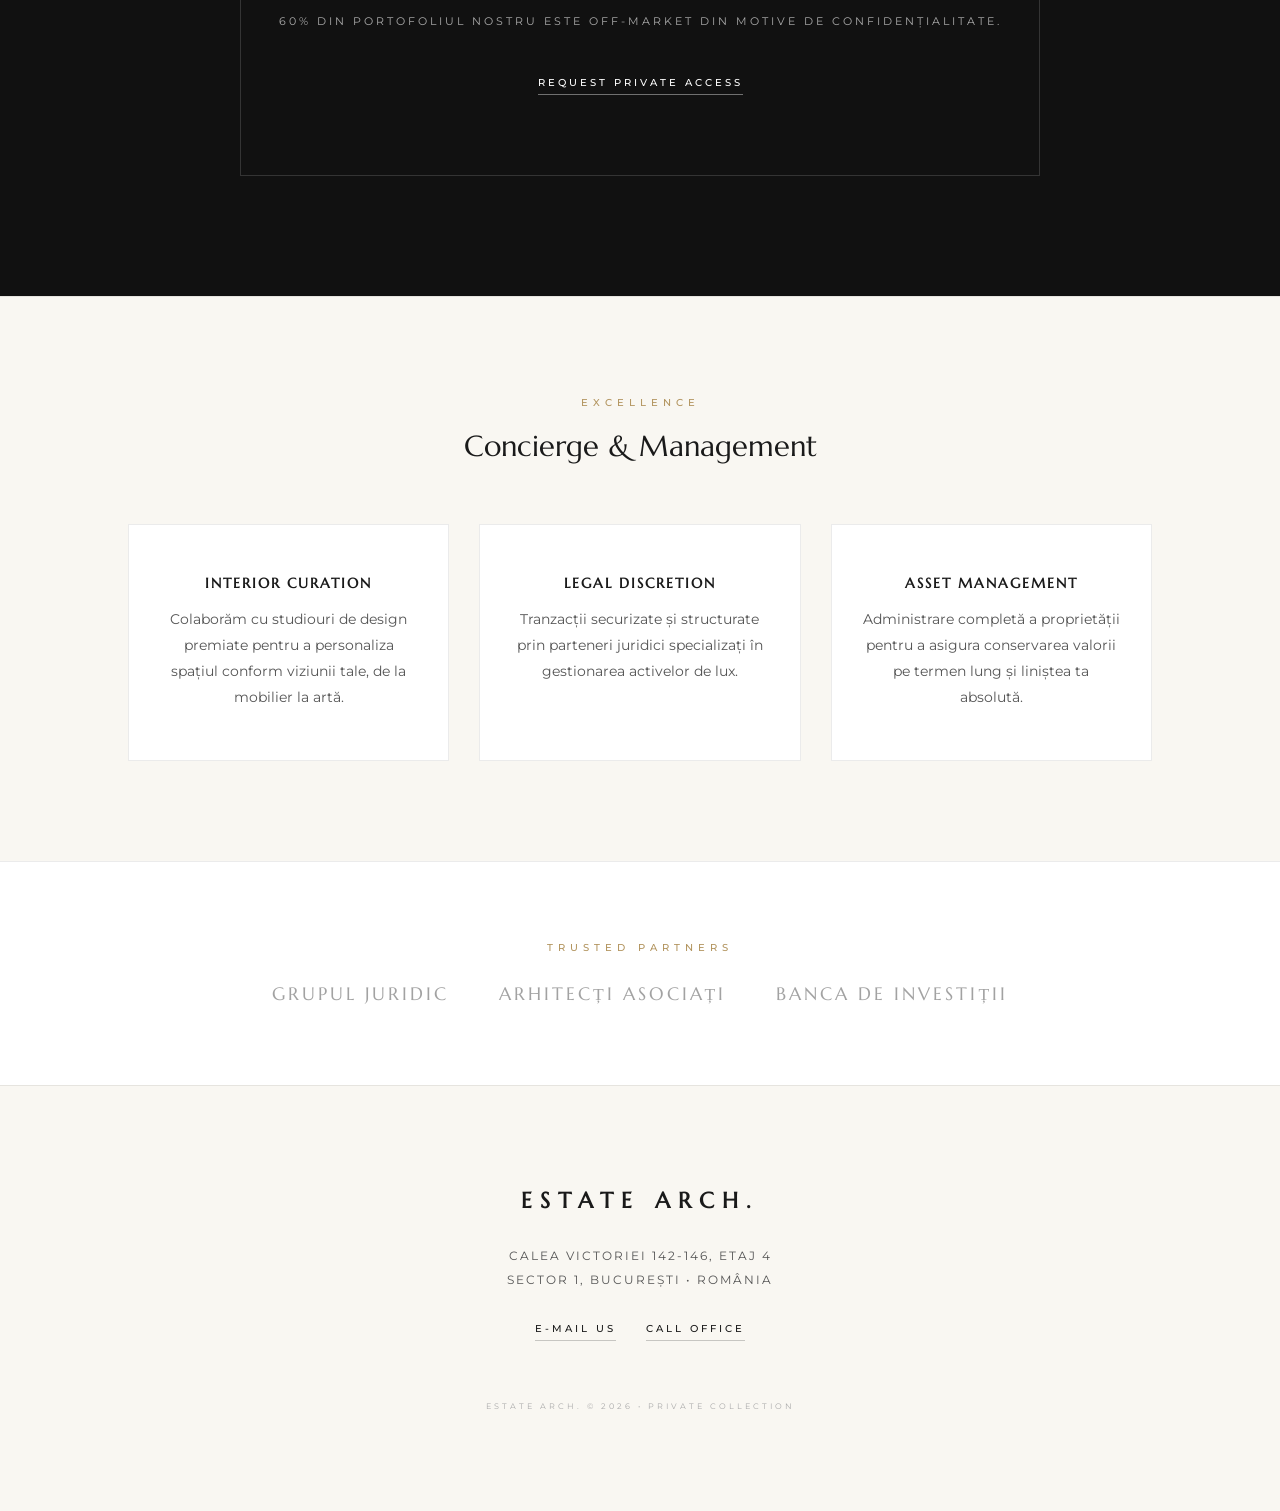
==== commit 7e66f108: "changes" ====
--- a/index.html
+++ b/index.html
@@ -127,6 +127,7 @@
         <span>Banca de Investiții</span>
     </div>
   </section>
+  
 
   <footer id="contact" class="footer-contact">
      <h2 class="footer-logo">Estate Arch.</h2>
--- a/style.css
+++ b/style.css
@@ -127,7 +127,7 @@
 /* ========================================================
    FOOTER
 ======================================================== */
-.footer-contact { padding: 100px 10%; text-align: center; background: #fff; border-top: 1px solid var(--line-color); }
+.footer-contact { padding: 100px 10%; text-align: center; background: transparent; border-top: 1px solid var(--line-color); }
 .footer-logo { font-family: 'Marcellus', serif; font-size: 1.4rem; letter-spacing: 8px; text-transform: uppercase; }
 .contact-address { font-size: 0.75rem; letter-spacing: 2px; color: var(--text-muted); text-transform: uppercase; line-height: 2; margin: 30px 0; }
 .contact-actions { display: flex; justify-content: center; gap: 30px; }
@@ -215,9 +215,13 @@
 
   .navbar { padding: 30px 5%; flex-direction: column; gap: 15px; background: rgba(255,255,255,0.95) !important; }
   .nav-logo, .hero-nav .nav-logo { color: var(--text-dark); }
+  
+  /* AICI E MAGIA PENTRU CENTRAREA PE TELEFON */
+  .nav-links { display: flex; flex-wrap: wrap; justify-content: center; row-gap: 15px; }
   .nav-links a, .hero-nav .nav-links a { color: var(--text-dark); margin: 0 10px; font-size: 0.55rem; }
 
   .hero-brand { font-size: 2.5rem; letter-spacing: 6px; }
+  /* ... lasă restul regulilor media exact cum erau ... */
   
   .philosophy-section { grid-template-columns: 1fr; }
   .philosophy-image { min-height: 400px; }
